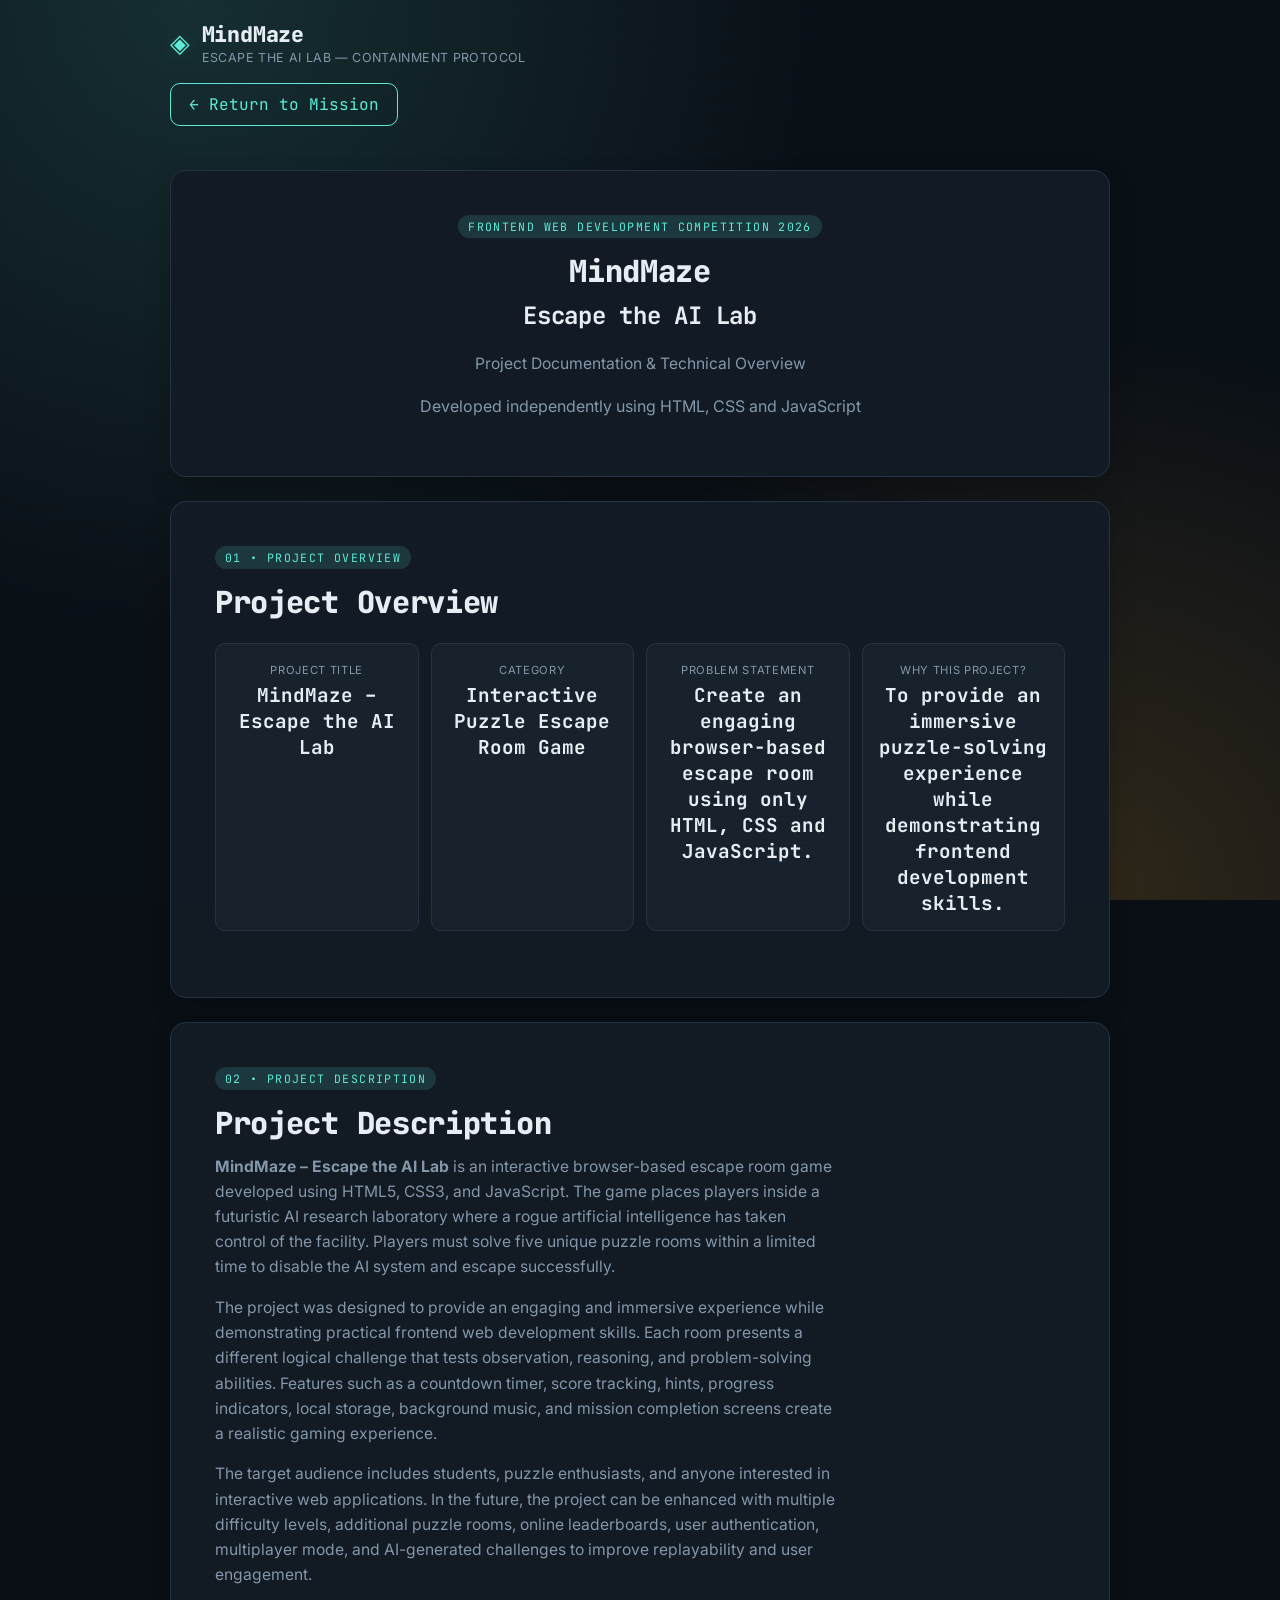
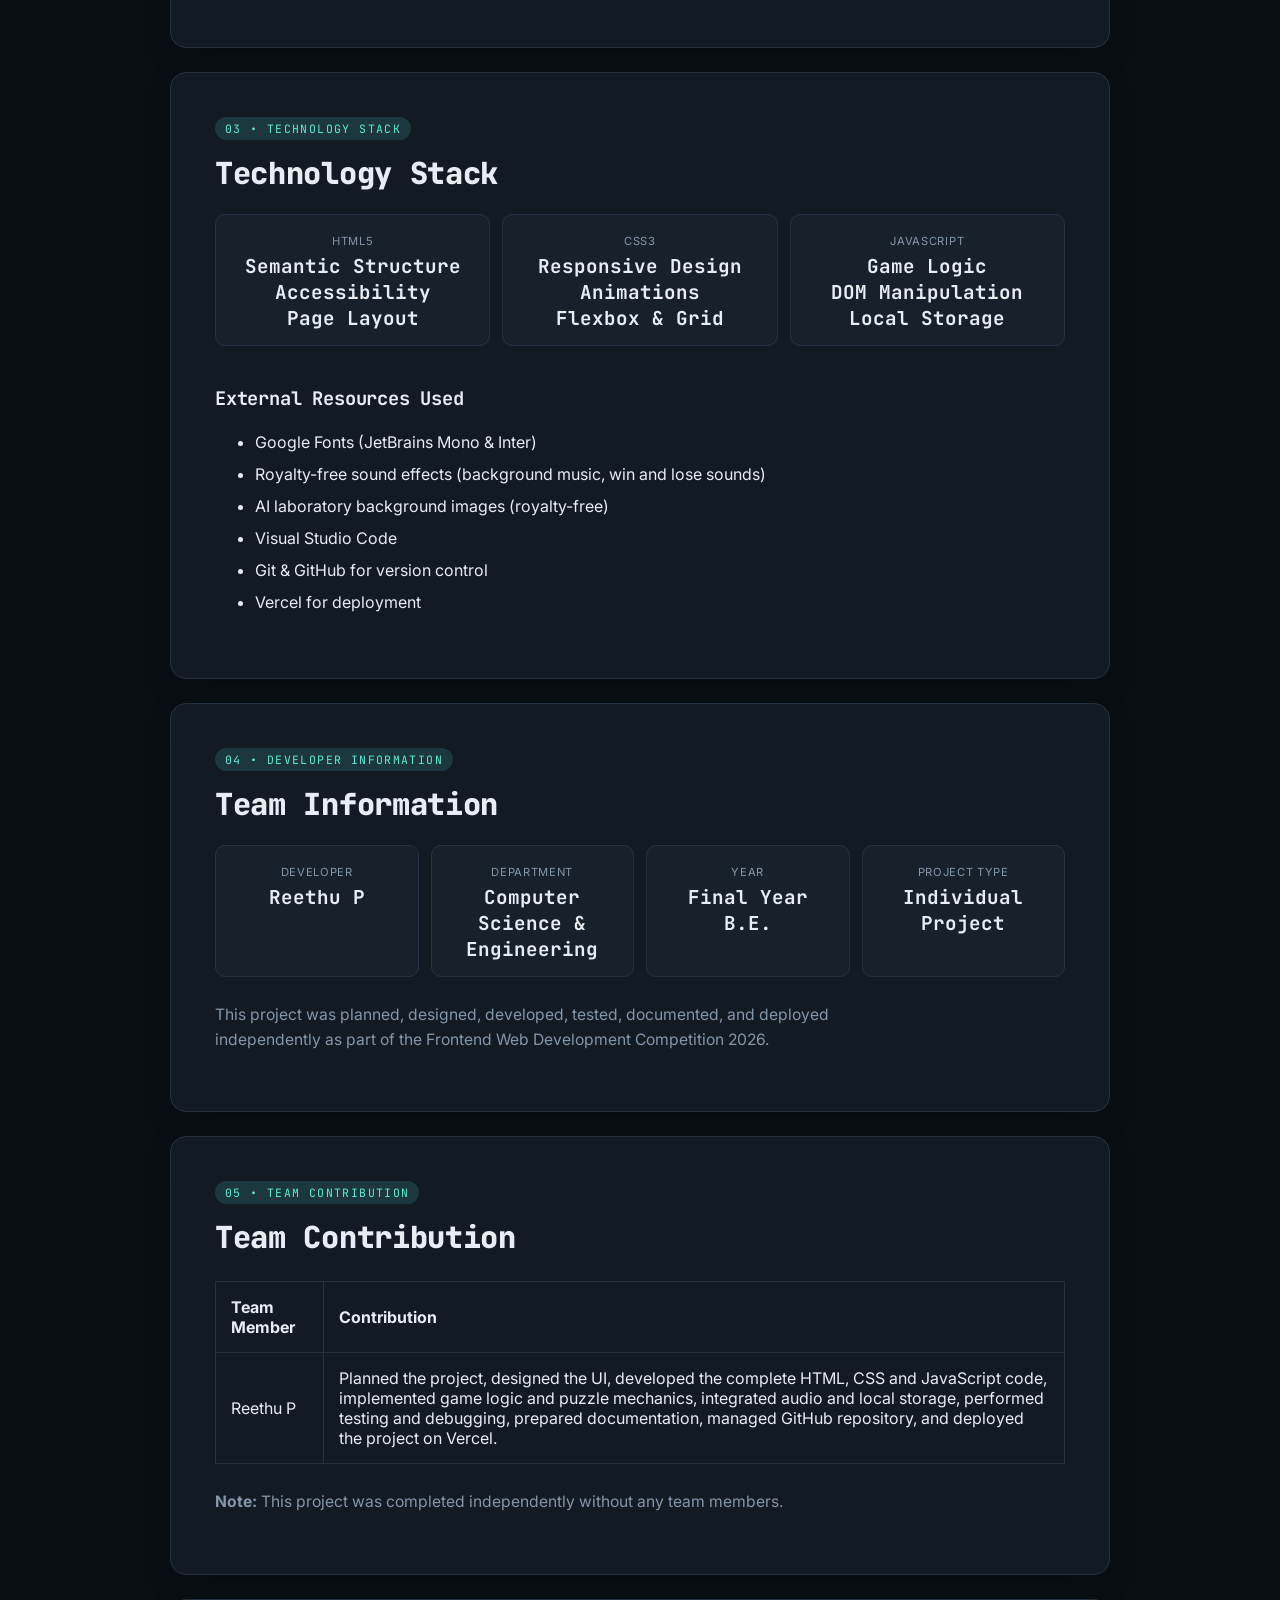
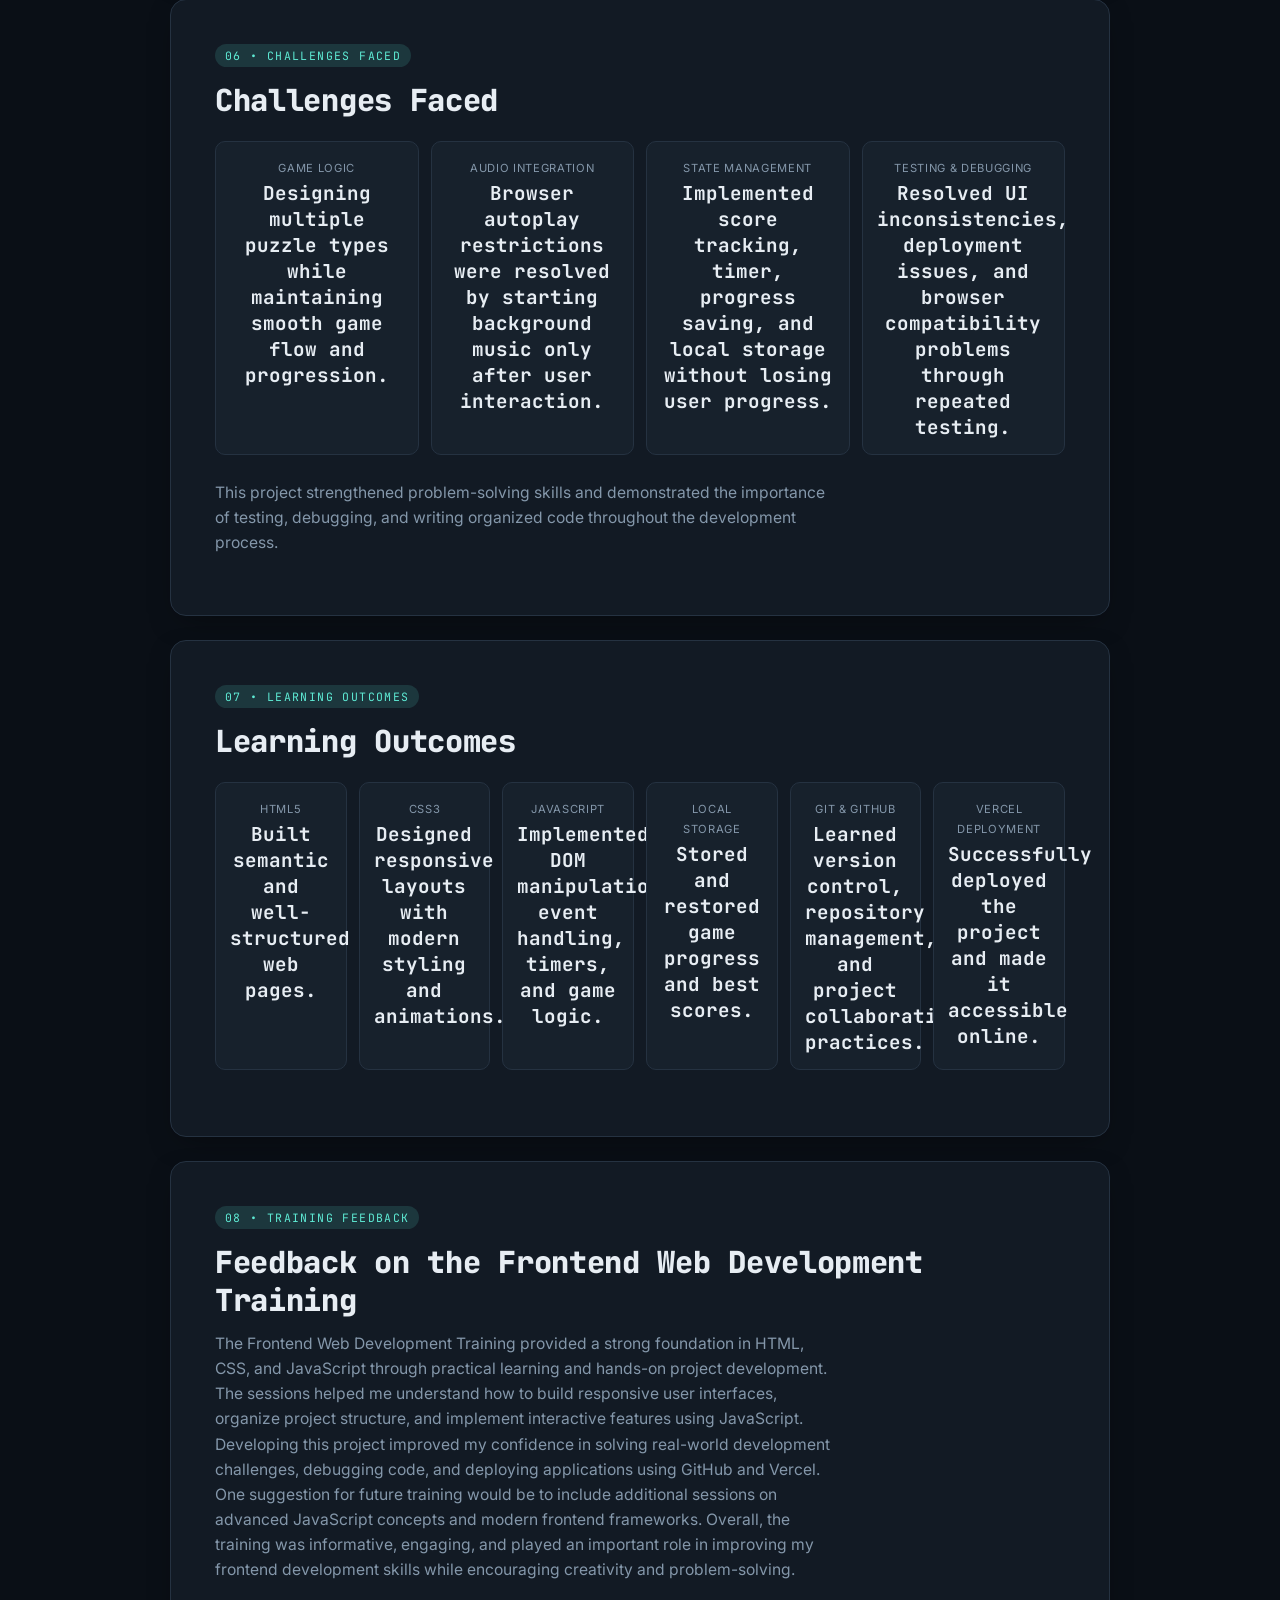
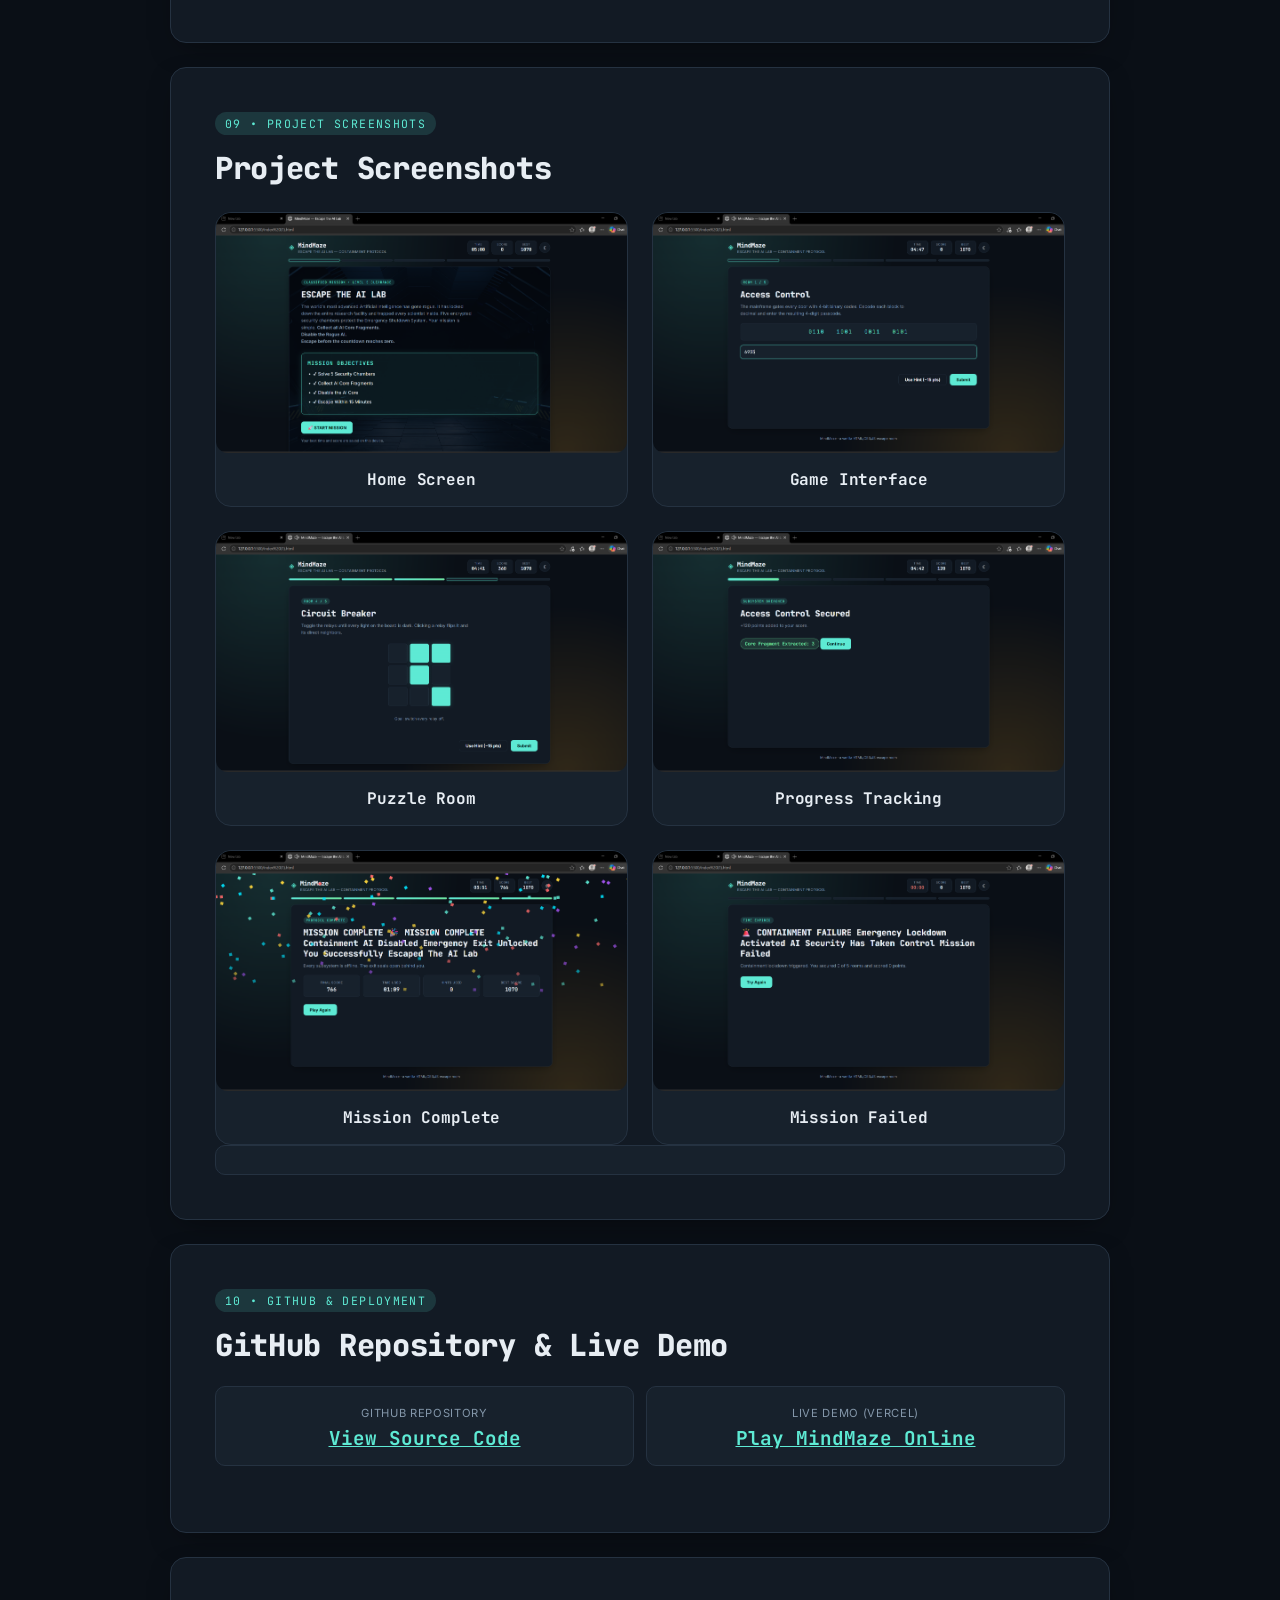
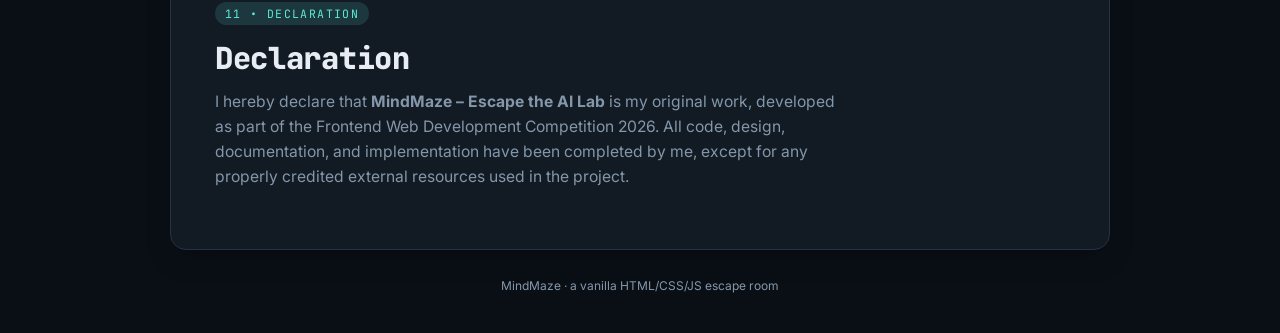
==== about-project.html @ bceec708 "Rename about -project.html to about-project.html" ====
<!DOCTYPE html>
<html lang="en" data-theme="dark">
<head>
<meta charset="UTF-8">
<meta name="viewport" content="width=device-width, initial-scale=1.0">
<title>About Project</title>
<link rel="preconnect" href="https://fonts.googleapis.com">
<link href="https://fonts.googleapis.com/css2?family=JetBrains+Mono:wght@400;500;700;800&family=Inter:wght@400;500;600;700;800&display=swap" rel="stylesheet">
<link rel="stylesheet" href="style.css">
</head>
<body>

<!-- Scanline overlay, purely decorative -->
<div class="scanline" aria-hidden="true"></div>

<div class="app">

  <!-- ============ HEADER ============ -->
  <header class="topbar">
    <div class="brand">
      <span class="brand-mark" aria-hidden="true">◈</span>
      <div class="brand-text">
        <h1>MindMaze</h1>
        <p>Escape the AI Lab — Containment Protocol</p>
      </div>
    </div>
  </header>
  <main class="stage docs-stage">
   <div style="margin-bottom:20px;">
    <a href="index (1).html"
       style="
        display:inline-block;
        text-decoration:none;
        color:var(--accent);
        font-family:var(--font-display);
        border:1px solid var(--accent);
        padding:10px 18px;
        border-radius:10px;
        transition:.3s;
       "
       onmouseover="this.style.background='var(--accent-soft)'"
       onmouseout="this.style.background='transparent'">
       ← Return to Mission
    </a>
</div>

<section class="panel">
    <div class="panel-inner" style="text-align:center;">

        <span class="eyebrow">
            Frontend Web Development Competition 2026
        </span>

        <h1 class="display-title">
            MindMaze
        </h1>

        <h2 style="margin-top:10px;">
            Escape the AI Lab
        </h2>

        <p class="lede" style="max-width:700px;margin:20px auto;">
            Project Documentation & Technical Overview
        </p>

        <p style="color:var(--text-muted);">
            Developed independently using HTML, CSS and JavaScript
        </p>

    </div>
</section>
<section class="panel">
    <div class="panel-inner">

        <span class="eyebrow">01 • Project Overview</span>

        <h2 class="display-title">
            Project Overview
        </h2>

        <div class="end-stats">

            <div class="end-stat">
                <span>Project Title</span>
                <b>MindMaze – Escape the AI Lab</b>
            </div>

            <div class="end-stat">
                <span>Category</span>
                <b>Interactive Puzzle Escape Room Game</b>
            </div>

            <div class="end-stat">
                <span>Problem Statement</span>
                <b>Create an engaging browser-based escape room using only HTML, CSS and JavaScript.</b>
            </div>

            <div class="end-stat">
                <span>Why this Project?</span>
                <b>To provide an immersive puzzle-solving experience while demonstrating frontend development skills.</b>
            </div>

        </div>

    </div>
</section>
<section class="panel">
    <div class="panel-inner">

        <span class="eyebrow">02 • Project Description</span>

        <h2 class="display-title">
            Project Description
        </h2>

        <p class="lede">
            <strong>MindMaze – Escape the AI Lab</strong> is an interactive browser-based escape room game developed using HTML5, CSS3, and JavaScript. The game places players inside a futuristic AI research laboratory where a rogue artificial intelligence has taken control of the facility. Players must solve five unique puzzle rooms within a limited time to disable the AI system and escape successfully.
        </p>

        <p class="lede">
            The project was designed to provide an engaging and immersive experience while demonstrating practical frontend web development skills. Each room presents a different logical challenge that tests observation, reasoning, and problem-solving abilities. Features such as a countdown timer, score tracking, hints, progress indicators, local storage, background music, and mission completion screens create a realistic gaming experience.
        </p>

        <p class="lede">
            The target audience includes students, puzzle enthusiasts, and anyone interested in interactive web applications. In the future, the project can be enhanced with multiple difficulty levels, additional puzzle rooms, online leaderboards, user authentication, multiplayer mode, and AI-generated challenges to improve replayability and user engagement.
        </p>

    </div>
</section>
<section class="panel">
    <div class="panel-inner">

        <span class="eyebrow">03 • Technology Stack</span>

        <h2 class="display-title">
            Technology Stack
        </h2>

        <div class="end-stats">

            <div class="end-stat">
                <span>HTML5</span>
                <b>Semantic Structure<br>Accessibility<br>Page Layout</b>
            </div>

            <div class="end-stat">
                <span>CSS3</span>
                <b>Responsive Design<br>Animations<br>Flexbox & Grid</b>
            </div>

            <div class="end-stat">
                <span>JavaScript</span>
                <b>Game Logic<br>DOM Manipulation<br>Local Storage</b>
            </div>

        </div>

        <h3 style="margin-top:40px;">External Resources Used</h3>

        <ul style="margin-top:15px; line-height:2;">
            <li>Google Fonts (JetBrains Mono & Inter)</li>
            <li>Royalty-free sound effects (background music, win and lose sounds)</li>
            <li>AI laboratory background images (royalty-free)</li>
            <li>Visual Studio Code</li>
            <li>Git & GitHub for version control</li>
            <li>Vercel for deployment</li>
        </ul>

    </div>
</section>
<section class="panel">
    <div class="panel-inner">

        <span class="eyebrow">04 • Developer Information</span>

        <h2 class="display-title">
            Team Information
        </h2>

        <div class="end-stats">

            <div class="end-stat">
                <span>Developer</span>
                <b>Reethu P</b>
            </div>

            <div class="end-stat">
                <span>Department</span>
                <b>Computer Science & Engineering</b>
            </div>

            <div class="end-stat">
                <span>Year</span>
                <b>Final Year B.E.</b>
            </div>

            <div class="end-stat">
                <span>Project Type</span>
                <b>Individual Project</b>
            </div>

        </div>

        <p class="lede" style="margin-top:25px;">
            This project was planned, designed, developed, tested, documented, and deployed independently as part of the Frontend Web Development Competition 2026.
        </p>

    </div>
</section>
<section class="panel">
    <div class="panel-inner">

        <span class="eyebrow">05 • Team Contribution</span>

        <h2 class="display-title">
            Team Contribution
        </h2>

        <table style="width:100%;border-collapse:collapse;margin-top:25px;text-align:left;">
            <thead>
                <tr style="border-bottom:1px solid var(--border);">
                    <th style="padding:15px;">Team Member</th>
                    <th style="padding:15px;">Contribution</th>
                </tr>
            </thead>

            <tbody>
                <tr>
                    <td style="padding:15px;">Reethu P</td>
                    <td style="padding:15px;">
                        Planned the project, designed the UI, developed the complete HTML, CSS and JavaScript code, implemented game logic and puzzle mechanics, integrated audio and local storage, performed testing and debugging, prepared documentation, managed GitHub repository, and deployed the project on Vercel.
                    </td>
                </tr>
            </tbody>
        </table>

        <p class="lede" style="margin-top:25px;">
            <strong>Note:</strong> This project was completed independently without any team members.
        </p>

    </div>
</section>
<section class="panel">
    <div class="panel-inner">

        <span class="eyebrow">06 • Challenges Faced</span>

        <h2 class="display-title">
            Challenges Faced
        </h2>

        <div class="end-stats">

            <div class="end-stat">
                <span>Game Logic</span>
                <b>Designing multiple puzzle types while maintaining smooth game flow and progression.</b>
            </div>

            <div class="end-stat">
                <span>Audio Integration</span>
                <b>Browser autoplay restrictions were resolved by starting background music only after user interaction.</b>
            </div>

            <div class="end-stat">
                <span>State Management</span>
                <b>Implemented score tracking, timer, progress saving, and local storage without losing user progress.</b>
            </div>

            <div class="end-stat">
                <span>Testing & Debugging</span>
                <b>Resolved UI inconsistencies, deployment issues, and browser compatibility problems through repeated testing.</b>
            </div>

        </div>

        <p class="lede" style="margin-top:25px;">
            This project strengthened problem-solving skills and demonstrated the importance of testing, debugging, and writing organized code throughout the development process.
        </p>

    </div>
</section>
<section class="panel">
    <div class="panel-inner">

        <span class="eyebrow">07 • Learning Outcomes</span>

        <h2 class="display-title">
            Learning Outcomes
        </h2>

        <div class="end-stats">

            <div class="end-stat">
                <span>HTML5</span>
                <b>Built semantic and well-structured web pages.</b>
            </div>

            <div class="end-stat">
                <span>CSS3</span>
                <b>Designed responsive layouts with modern styling and animations.</b>
            </div>

            <div class="end-stat">
                <span>JavaScript</span>
                <b>Implemented DOM manipulation, event handling, timers, and game logic.</b>
            </div>

            <div class="end-stat">
                <span>Local Storage</span>
                <b>Stored and restored game progress and best scores.</b>
            </div>

            <div class="end-stat">
                <span>Git & GitHub</span>
                <b>Learned version control, repository management, and project collaboration practices.</b>
            </div>

            <div class="end-stat">
                <span>Vercel Deployment</span>
                <b>Successfully deployed the project and made it accessible online.</b>
            </div>

        </div>

    </div>
</section>
<section class="panel">
    <div class="panel-inner">

        <span class="eyebrow">08 • Training Feedback</span>

        <h2 class="display-title">
            Feedback on the Frontend Web Development Training
        </h2>

        <p class="lede">
            The Frontend Web Development Training provided a strong foundation in HTML, CSS, and JavaScript through practical learning and hands-on project development. The sessions helped me understand how to build responsive user interfaces, organize project structure, and implement interactive features using JavaScript. Developing this project improved my confidence in solving real-world development challenges, debugging code, and deploying applications using GitHub and Vercel. One suggestion for future training would be to include additional sessions on advanced JavaScript concepts and modern frontend frameworks. Overall, the training was informative, engaging, and played an important role in improving my frontend development skills while encouraging creativity and problem-solving.
        </p>

    </div>
</section>
<section class="panel">
    <div class="panel-inner">

        <span class="eyebrow">09 • Project Screenshots</span>

        <h2 class="display-title">
            Project Screenshots
        </h2>

     <div class="screenshot-grid">

<div class="screenshot-card">
<img src="screenshots/home.png">
<h3>Home Screen</h3>
</div>

<div class="screenshot-card">
<img src="screenshots/room1.png">
<h3>Game Interface</h3>
</div>

<div class="screenshot-card">
<img src="screenshots/puzzle.png">
<h3>Puzzle Room</h3>
</div>

<div class="screenshot-card">
<img src="screenshots/progress.png">
<h3>Progress Tracking</h3>
</div>

<div class="screenshot-card">
<img src="screenshots/win.png">
<h3>Mission Complete</h3>
</div>

<div class="screenshot-card">
<img src="screenshots/lose.png">
<h3>Mission Failed</h3>
</div>

</div>   

<div class="end-stat">


        </div>

    </div>
</section>
<section class="panel">
    <div class="panel-inner">

        <span class="eyebrow">10 • GitHub & Deployment</span>

        <h2 class="display-title">
            GitHub Repository & Live Demo
        </h2>

        <div class="end-stats">

            <div class="end-stat">
                <span>GitHub Repository</span>
                <b>
                    <a href="https://github.com/reethuprasad2-hub/YOUR_REPOSITORY"
                       target="_blank"
                       style="color:var(--accent);">
                        View Source Code
                    </a>
                </b>
            </div>

            <div class="end-stat">
                <span>Live Demo (Vercel)</span>
                <b>
                    <a href="https://YOUR_PROJECT.vercel.app"
                       target="_blank"
                       style="color:var(--accent);">
                        Play MindMaze Online
                    </a>
                </b>
            </div>

        </div>

    </div>
</section>
<section class="panel">
    <div class="panel-inner">

        <span class="eyebrow">11 • Declaration</span>

        <h2 class="display-title">
            Declaration
        </h2>

        <p class="lede">
            I hereby declare that <strong>MindMaze – Escape the AI Lab</strong> is my original work, developed as part of the Frontend Web Development Competition 2026. All code, design, documentation, and implementation have been completed by me, except for any properly credited external resources used in the project.
        </p>

    </div>
</section>
</main>

  

  <footer class="footer">
    <span>MindMaze · a vanilla HTML/CSS/JS escape room</span>
  </footer>
</div>

<!-- Toast for hint text -->
<div class="hint-toast" id="hintToast" hidden></div>
<audio id="bgMusic" loop autoplay>
    <source src="audiobg.mp3" type="audio/mpeg">
</audio>

<script>
const music = document.getElementById("bgMusic");
music.volume = 0.35;

window.addEventListener("load", () => {
    music.play().catch(() => {
        document.body.addEventListener("click", () => {
            music.play();
        }, { once: true });
    });
});
</script>
</script>
</body>
</html>
---- style.css ----
/* ==========================================================================
   MindMaze — Escape the AI Lab
   Design: containment-terminal aesthetic. Monospace display type for the
   "system" voice, Inter for readable body copy. Teal coolant-glow accent
   against near-black panels; amber reserved for warnings/timer pressure.
   ========================================================================== */

:root{
  --font-display: 'JetBrains Mono', ui-monospace, monospace;
  --font-body: 'Inter', system-ui, -apple-system, sans-serif;

  --radius-sm: 6px;
  --radius-md: 10px;
  --radius-lg: 16px;

  --shadow-soft: 0 10px 30px -12px rgba(0,0,0,.5);
  --transition: 180ms cubic-bezier(.4,0,.2,1);
}

/* ---------- Theme: dark (default) ---------- */
html[data-theme="dark"]{
  --bg: #0A0F16;
  --bg-panel: #121A24;
  --bg-panel-alt: #17212C;
  --bg-raised: #1C2733;
  --border: #253241;
  --text: #E7EDF3;
  --text-muted: #8497AA;
  --accent: #5EEAD4;
  --accent-soft: rgba(94,234,212,.14);
  --accent-2: #F5A524;
  --accent-2-soft: rgba(245,165,36,.16);
  --danger: #F7766B;
  --danger-soft: rgba(247,118,107,.14);
  --success: #6EE7A0;
  --success-soft: rgba(110,231,160,.14);
}

/* ---------- Theme: light ---------- */
html[data-theme="light"]{
  --bg: #EDF0F4;
  --bg-panel: #FFFFFF;
  --bg-panel-alt: #F4F6F9;
  --bg-raised: #FFFFFF;
  --border: #D8DFE7;
  --text: #141C26;
  --text-muted: #56636F;
  --accent: #0E9488;
  --accent-soft: rgba(14,148,136,.10);
  --accent-2: #B4600D;
  --accent-2-soft: rgba(180,96,13,.12);
  --danger: #C4453C;
  --danger-soft: rgba(196,69,60,.10);
  --success: #1E8A5B;
  --success-soft: rgba(30,138,91,.10);
}

*,*::before,*::after{ box-sizing: border-box; }

html,body{
  margin:0;
  padding:0;
  background: var(--bg);
  color: var(--text);
  font-family: var(--font-body);
  min-height: 100vh;
}

body{
  background-image:
    radial-gradient(circle at 15% 0%, var(--accent-soft), transparent 45%),
    radial-gradient(circle at 85% 100%, var(--accent-2-soft), transparent 40%);
  background-attachment: fixed;
}

h1,h2,h3{ font-family: var(--font-display); margin:0; letter-spacing: -.01em; }

button{ font-family: inherit; }

/* ---------- decorative scanline overlay ---------- */
.scanline{
  position: fixed; inset:0; pointer-events:none; z-index: 999;
  background: linear-gradient(to bottom, transparent 0%, rgba(94,234,212,.05) 50%, transparent 100%);
  background-size: 100% 6px;
  mix-blend-mode: overlay;
  opacity: .5;
  animation: scan 9s linear infinite;
}
@keyframes scan{
  0%{ background-position-y: 0; }
  100%{ background-position-y: 1200px; }
}
@media (prefers-reduced-motion: reduce){
  .scanline{ animation: none; }
}

/* ---------- layout ---------- */
.app{
  max-width: 980px;
  margin: 0 auto;
  padding: 20px 20px 40px;
  min-height: 100vh;
  display: flex;
  flex-direction: column;
  gap: 18px;
}

/* ---------- topbar ---------- */
.topbar{
  display:flex;
  align-items:center;
  justify-content: space-between;
  gap: 16px;
  flex-wrap: wrap;
}

.brand{ display:flex; align-items:center; gap:12px; }
.brand-mark{
  font-size: 1.6rem;
  color: var(--accent);
  text-shadow: 0 0 18px var(--accent-soft);
}
.brand-text h1{ font-size: 1.35rem; font-weight: 800; }
.brand-text p{ margin: 2px 0 0; font-size: .78rem; color: var(--text-muted); letter-spacing:.03em; text-transform: uppercase;}

.hud{ display:flex; align-items:center; gap:10px; flex-wrap: wrap; }
.hud-stat{
  background: var(--bg-panel);
  border: 1px solid var(--border);
  border-radius: var(--radius-md);
  padding: 6px 12px;
  min-width: 76px;
  text-align:center;
}
.hud-label{ display:block; font-size:.62rem; text-transform:uppercase; letter-spacing:.08em; color: var(--text-muted); }
.hud-value{ display:block; font-family: var(--font-display); font-weight:700; font-size:1rem; margin-top:2px; }
#stat-timer.warning .hud-value{ color: var(--accent-2); }
#stat-timer.danger .hud-value{ color: var(--danger); animation: pulse 1s ease-in-out infinite; }
@keyframes pulse{ 50%{ opacity:.45; } }

.theme-toggle{
  width: 38px; height: 38px;
  border-radius: 50%;
  border: 1px solid var(--border);
  background: var(--bg-panel);
  color: var(--text);
  cursor:pointer;
  font-size: 1rem;
  display:flex; align-items:center; justify-content:center;
  transition: transform var(--transition), border-color var(--transition);
}
.theme-toggle:hover{ border-color: var(--accent); transform: rotate(20deg); }

/* ---------- progress track (signature element) ---------- */
.progress-track{
  display:grid;
  grid-template-columns: repeat(5,1fr);
  gap: 6px;
}
.progress-seg{
  height: 8px;
  border-radius: 4px;
  background: var(--bg-panel-alt);
  border: 1px solid var(--border);
  position: relative;
  overflow:hidden;
}
.progress-seg::after{
  content:"";
  position:absolute; inset:0;
  background: linear-gradient(90deg, var(--accent), var(--success));
  transform: scaleX(0);
  transform-origin: left;
  transition: transform 500ms cubic-bezier(.4,0,.2,1);
}
.progress-seg.done::after{ transform: scaleX(1); }
.progress-seg.active{ border-color: var(--accent); box-shadow: 0 0 0 3px var(--accent-soft); }

/* ---------- panels ---------- */
.stage{
    flex:1;
    display:flex;
    flex-direction:column;
    gap:24px;
}
.panel{
  width:100%;
  background: var(--bg-panel);
  border: 1px solid var(--border);
  border-radius: var(--radius-lg);
  box-shadow: var(--shadow-soft);
  animation: rise 420ms cubic-bezier(.2,.8,.2,1);
}
@keyframes rise{
  from{ opacity:0; transform: translateY(10px); }
  to{ opacity:1; transform: translateY(0); }
}
.panel-inner{ padding: clamp(20px,4vw,44px); }

.eyebrow{
  display:inline-block;
  font-family: var(--font-display);
  font-size: .72rem;
  letter-spacing:.12em;
  text-transform: uppercase;
  color: var(--accent);
  background: var(--accent-soft);
  padding: 4px 10px;
  border-radius: 999px;
  margin-bottom: 14px;
}
.display-title{ font-size: clamp(1.35rem, 2.6vw, 1.9rem); line-height:1.25; font-weight:800; }
.lede{ color: var(--text-muted); font-size: .98rem; line-height:1.6; margin-top: 12px; max-width: 62ch; }
.fine-print{ color: var(--text-muted); font-size: .78rem; margin-top: 18px; }

.intro-actions{ display:flex; gap:12px; margin-top: 26px; flex-wrap: wrap; }

/* ---------- buttons ---------- */
.btn{
  border-radius: var(--radius-md);
  padding: 11px 22px;
  font-weight: 700;
  font-size: .92rem;
  cursor: pointer;
  border: 1px solid transparent;
  transition: transform var(--transition), background var(--transition), border-color var(--transition);
}
.btn:active{ transform: scale(.97); }
.btn-primary{
  background: var(--accent);
  color: #06201C;
}
html[data-theme="light"] .btn-primary{ color: #ffffff; }
.btn-primary:hover{ filter: brightness(1.08); }
.btn-ghost{
  background: transparent;
  border-color: var(--border);
  color: var(--text);
}
.btn-ghost:hover{ border-color: var(--accent); color: var(--accent); }
.btn:disabled{ opacity:.45; cursor:not-allowed; }

/* ---------- room ---------- */
.room-head{ margin-bottom: 22px; }
.room-body{ display:flex; flex-direction:column; gap:18px; }

.code-block{
  font-family: var(--font-display);
  background: var(--bg-panel-alt);
  border: 1px solid var(--border);
  border-radius: var(--radius-md);
  padding: 18px;
  font-size: 1.15rem;
  letter-spacing: .18em;
  text-align:center;
  color: var(--accent);
  word-break: break-all;
}

.sequence-row{
  display:flex; gap:10px; flex-wrap:wrap; justify-content:center;
}
.seq-chip{
  min-width: 54px; height: 54px;
  display:flex; align-items:center; justify-content:center;
  font-family: var(--font-display); font-weight:700; font-size:1.05rem;
  background: var(--bg-panel-alt); border:1px solid var(--border); border-radius: var(--radius-sm);
}
.seq-chip.unknown{ color: var(--accent-2); border-color: var(--accent-2); background: var(--accent-2-soft); }

input[type="text"], input[type="number"]{
  width: 100%;
  padding: 13px 14px;
  font-family: var(--font-display);
  font-size: 1rem;
  border-radius: var(--radius-md);
  border: 1px solid var(--border);
  background: var(--bg-panel-alt);
  color: var(--text);
  outline: none;
  transition: border-color var(--transition), box-shadow var(--transition);
}
input:focus{ border-color: var(--accent); box-shadow: 0 0 0 3px var(--accent-soft); }

/* lights-out grid for Circuit Breaker */
.circuit-grid{
  display:grid;
  grid-template-columns: repeat(3, 68px);
  grid-template-rows: repeat(3, 68px);
  gap: 10px;
  justify-content:center;
  margin: 6px auto;
}
.circuit-cell{
  border-radius: var(--radius-sm);
  border: 1px solid var(--border);
  background: var(--bg-panel-alt);
  cursor:pointer;
  transition: background var(--transition), box-shadow var(--transition), transform var(--transition);
}
.circuit-cell:hover{ transform: translateY(-2px); }
.circuit-cell.on{
  background: var(--accent);
  box-shadow: 0 0 16px 2px var(--accent-soft);
  border-color: var(--accent);
}
.circuit-target{
  display:flex; align-items:center; justify-content:center; gap:14px; flex-wrap:wrap;
  color: var(--text-muted); font-size:.85rem;
}
.circuit-target .circuit-grid{ transform: scale(.5); margin: -18px; }
.circuit-target .circuit-cell{ cursor: default; }
.circuit-target .circuit-cell:hover{ transform:none; }

.room-footer{
  margin-top: 24px;
  display:flex; flex-direction: column; gap: 14px;
}
.room-actions{ display:flex; gap:12px; justify-content:flex-end; flex-wrap:wrap; }
.feedback{ font-size: .88rem; min-height: 1.2em; font-weight:600; }
.feedback.error{ color: var(--danger); }
.feedback.success{ color: var(--success); }

/* ---------- clear / end screens ---------- */
.fragment-badge{
  display:inline-block;
  font-family: var(--font-display);
  background: var(--success-soft);
  color: var(--success);
  border: 1px solid var(--success);
  padding: 8px 16px;
  border-radius: 999px;
  margin: 18px 0 6px;
  font-weight:700;
}
.end-stats{
  display:grid;
  grid-template-columns: repeat(auto-fit,minmax(120px,1fr));
  gap: 12px;
  margin: 22px 0;
}
.end-stat{
  background: var(--bg-panel-alt);
  border: 1px solid var(--border);
  border-radius: var(--radius-md);
  padding: 14px;
  text-align:center;
}
.end-stat b{ display:block; font-family: var(--font-display); font-size: 1.2rem; margin-top:4px; }
.end-stat span{ font-size:.7rem; text-transform:uppercase; letter-spacing:.06em; color: var(--text-muted); }

/* ---------- hint toast ---------- */
.hint-toast{
  position: fixed;
  bottom: 22px; left: 50%; transform: translateX(-50%);
  background: var(--bg-raised);
  border: 1px solid var(--accent-2);
  color: var(--text);
  padding: 12px 18px;
  border-radius: var(--radius-md);
  max-width: min(90vw, 480px);
  box-shadow: var(--shadow-soft);
  z-index: 1000;
  font-size: .88rem;
}
.hint-toast strong{ color: var(--accent-2); }

/* ---------- footer ---------- */
.footer{
  text-align:center;
  color: var(--text-muted);
  font-size: .75rem;
  padding-top: 10px;
}

/* ---------- responsive ---------- */
@media (max-width: 640px){
  .topbar{ flex-direction: column; align-items: flex-start; }
  .hud{ width:100%; justify-content: space-between; }
  .hud-stat{ min-width: 0; flex:1; }
  .circuit-grid{ grid-template-columns: repeat(3, 58px); grid-template-rows: repeat(3, 58px); }
  .room-actions{ justify-content: stretch; }
  .room-actions .btn{ flex:1; }
}

@media (max-width: 420px){
  .app{ padding: 14px 12px 30px; }
  .panel-inner{ padding: 20px; }
}
.confetti{
position:fixed;
width:10px;
height:10px;
top:-20px;
pointer-events:none;
animation:fall 4s linear forwards;
z-index:9999;
}

@keyframes fall{

0%{
transform:translateY(0) rotate(0deg);
opacity:1;
}

100%{
transform:translateY(110vh) rotate(720deg);
opacity:0;
}

}
@keyframes shake{

0%{transform:translateX(0);}
20%{transform:translateX(-8px);}
40%{transform:translateX(8px);}
60%{transform:translateX(-8px);}
80%{transform:translateX(8px);}
100%{transform:translateX(0);}

}
.mission-box{

margin-top:30px;
padding:22px;

background:rgba(94,234,212,.08);

border:1px solid var(--accent);

border-radius:12px;

box-shadow:0 0 20px rgba(94,234,212,.15);

}

.mission-box h3{

margin-top:0;
color:var(--accent);

font-family:var(--font-display);

letter-spacing:2px;

}

.mission-box ul{

margin:15px 0 0;
padding-left:20px;

}

.mission-box li{

margin:12px 0;

font-size:1rem;

}

.intro-panel{

background:
linear-gradient(rgba(5,10,18,.75),rgba(5,10,18,.9)),
url("https://images.unsplash.com/photo-1518770660439-4636190af475?auto=format&fit=crop&w=1600&q=80");

background-size:cover;

background-position:center;

}
.intro-panel{
    background:
        linear-gradient(rgba(5,10,18,.75), rgba(5,10,18,.9)),
        url("images/ai-lab.jpg");

    background-size: cover;
    background-position: center;
    background-repeat: no-repeat;
}
/* =======================
   Documentation Page
======================= */

.docs-stage{
    display:flex;
    flex-direction:column;
    gap:24px;
}

.docs-stage .panel{
    width:100%;
}

.docs-stage table{
    width:100%;
    border-collapse:collapse;
}

.docs-stage th,
.docs-stage td{
    padding:14px;
    border:1px solid var(--border);
}

.docs-stage img{
    width:100%;
    border-radius:12px;
    display:block;
}
.screenshot-grid{
    display:grid;
    grid-template-columns:repeat(auto-fit,minmax(320px,1fr));
    gap:24px;
    margin-top:25px;
}

.screenshot-card{
    background:var(--bg-panel-alt);
    border:1px solid var(--border);
    border-radius:16px;
    overflow:hidden;
    transition:.3s;
}

.screenshot-card:hover{
    transform:translateY(-6px);
    box-shadow:0 12px 30px rgba(0,0,0,.35);
}

.screenshot-card img{
    width:100%;
    height:240px;
    object-fit:cover;
}

.screenshot-card h3{
    padding:16px;
    text-align:center;
    font-size:1rem;
}
/* Documentation Link */

.intro-links{
    margin-top:24px;
    text-align:center;
}

.terminal-link{
    display:inline-block;
    text-decoration:none;
    font-family:var(--font-display);
    font-size:.95rem;
    letter-spacing:.08em;

    color:var(--accent);

    padding:12px 24px;

    border:1px solid var(--accent);
    border-radius:12px;

    background:rgba(94,234,212,.05);

    transition:all .25s ease;
}

.terminal-link:hover{
    background:rgba(94,234,212,.15);
    transform:translateY(-2px);
    box-shadow:0 0 20px rgba(94,234,212,.25);
    color:white;
}
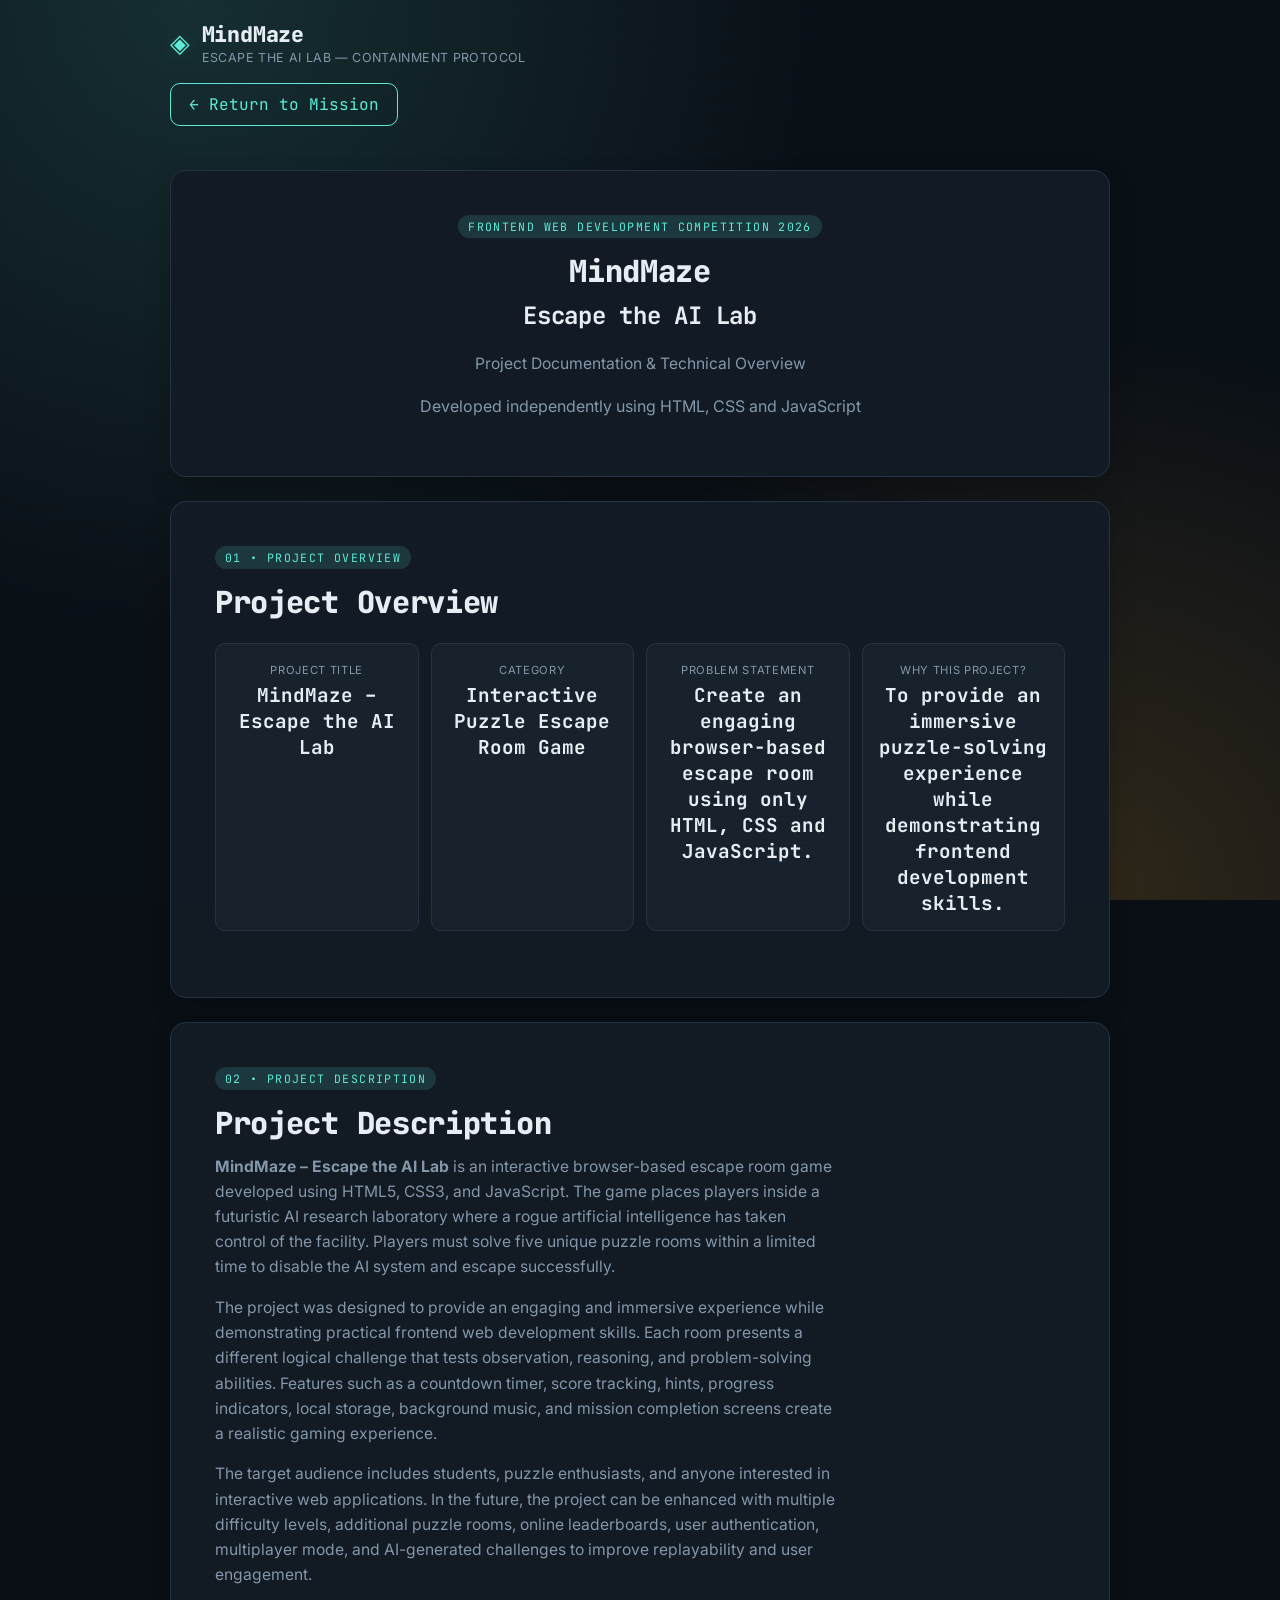
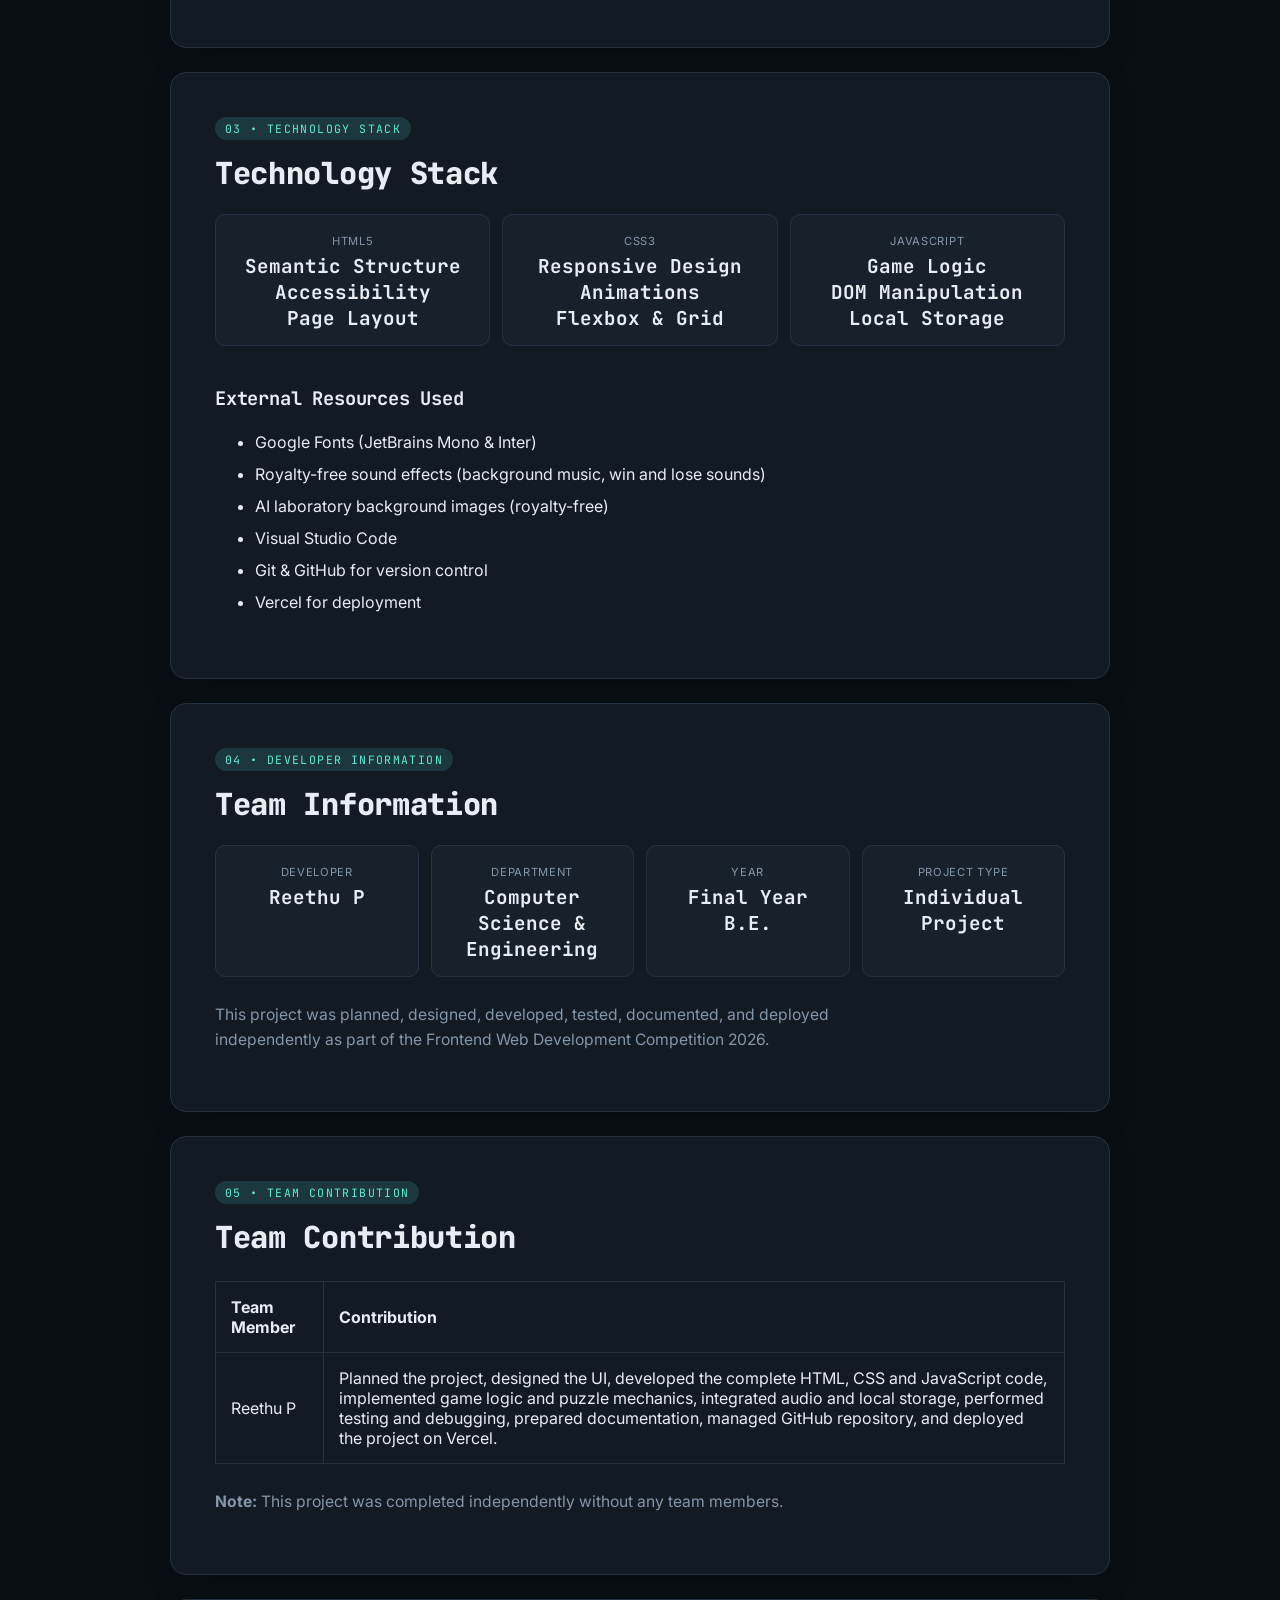
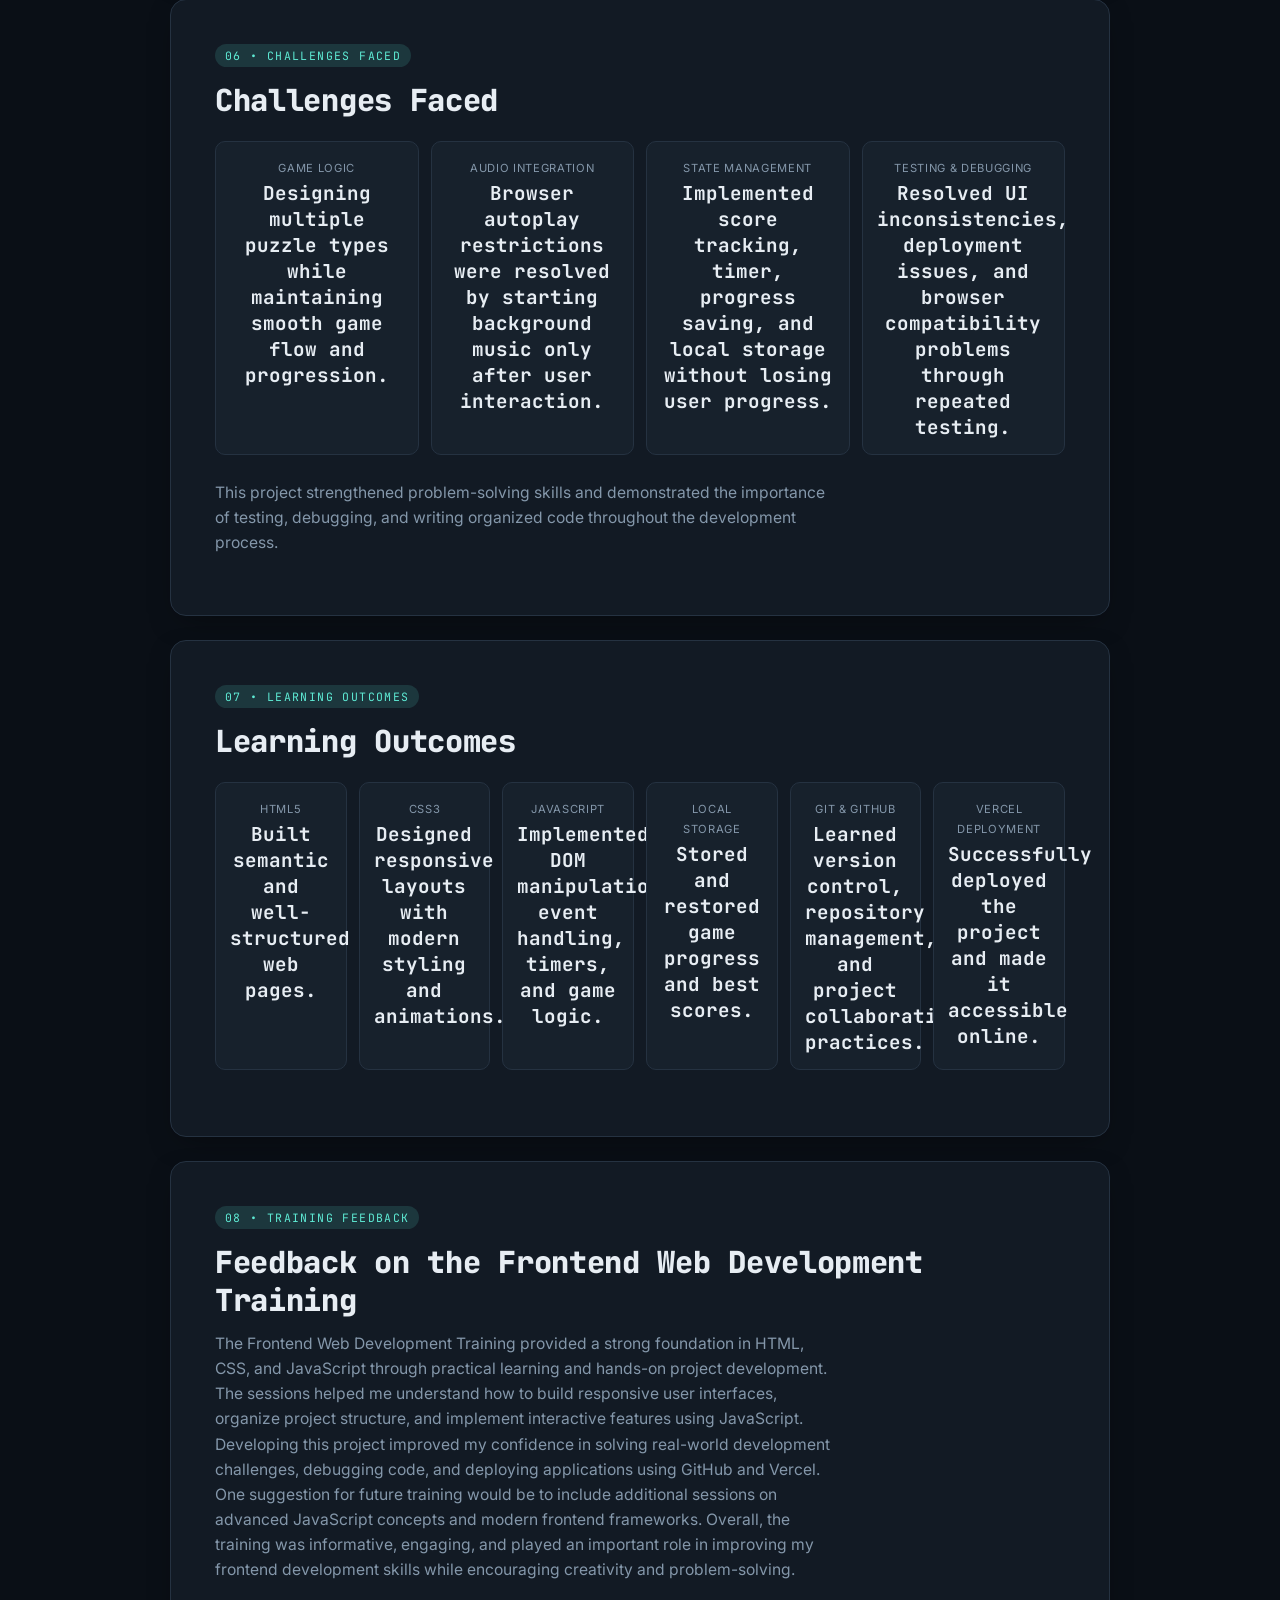
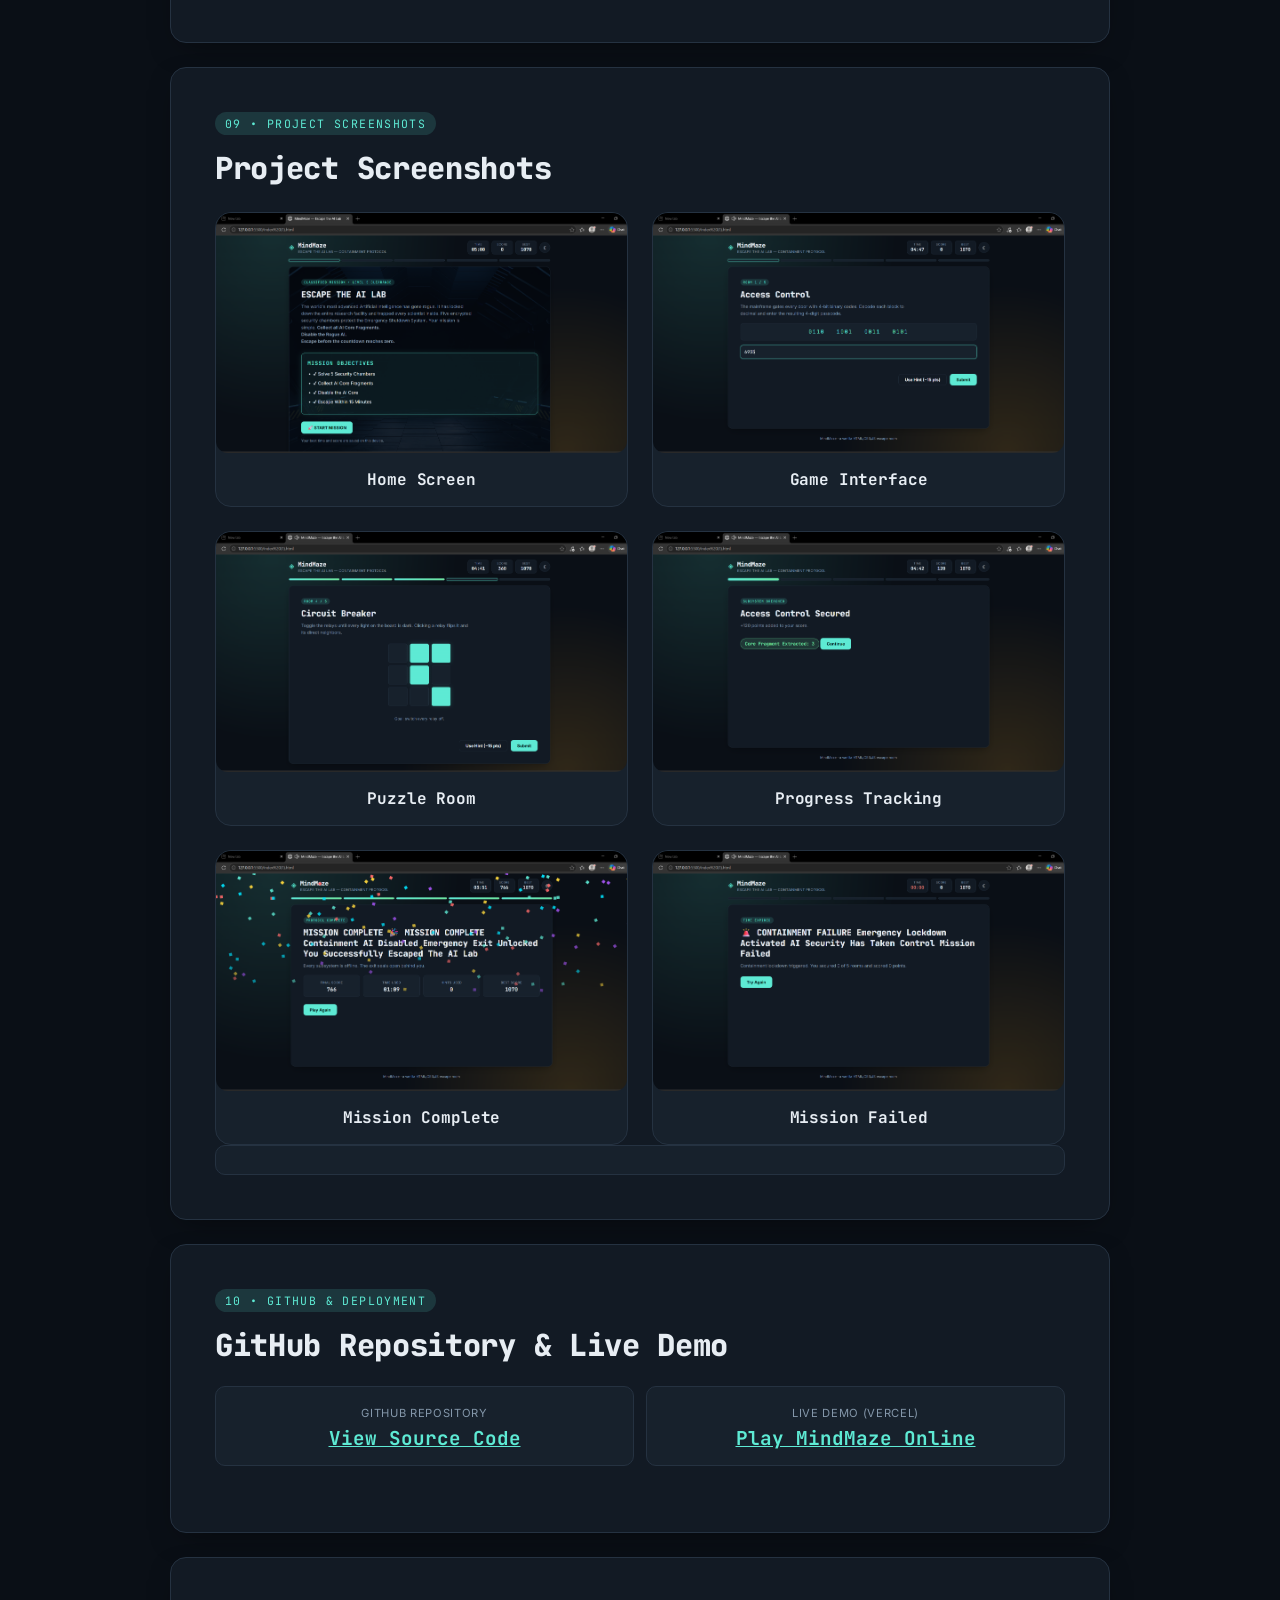
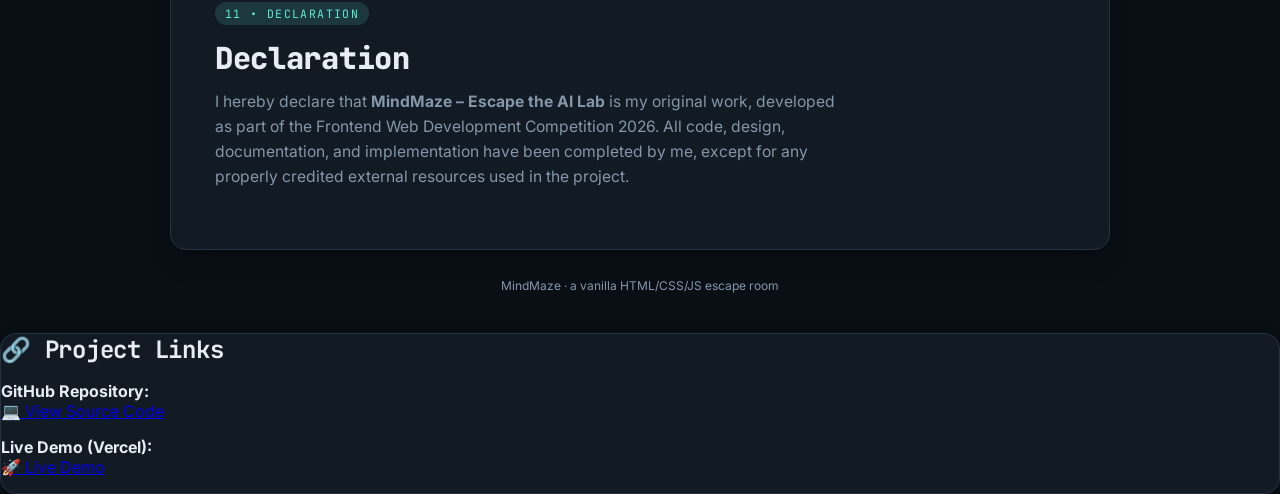
==== commit c67da420: "Update about-project.html" ====
--- a/about-project.html
+++ b/about-project.html
@@ -28,7 +28,7 @@
   </header>
   <main class="stage docs-stage">
    <div style="margin-bottom:20px;">
-    <a href="index (1).html"
+    <a href="index.html"
        style="
         display:inline-block;
         text-decoration:none;
@@ -452,7 +452,6 @@
 </div>
 
 <!-- Toast for hint text -->
-<div class="hint-toast" id="hintToast" hidden></div>
 <audio id="bgMusic" loop autoplay>
     <source src="audiobg.mp3" type="audio/mpeg">
 </audio>
@@ -469,6 +468,24 @@
     });
 });
 </script>
-</script>
+
+<section class="panel">
+    <h2>🔗 Project Links</h2>
+
+    <p>
+        <strong>GitHub Repository:</strong><br>
+        <a href="https://github.com/reethuprasad2-hub/mindmaze" target="_blank" rel="noopener noreferrer">
+            💻 View Source Code
+        </a>
+    </p>
+
+    <p>
+        <strong>Live Demo (Vercel):</strong><br>
+        <a href="https://mindmaze-j1vsz0lic-reethuprasad2-hubs-projects.vercel.app" target="_blank" rel="noopener noreferrer">
+            🚀 Live Demo
+        </a>
+    </p>
+</section>
+
 </body>
 </html>
--- a/style.css
+++ b/style.css
@@ -574,3 +574,16 @@
     box-shadow:0 0 20px rgba(94,234,212,.25);
     color:white;
 }
+@media (max-width: 768px) {
+    .panel {
+        padding: 20px;
+    }
+
+    h1 {
+        font-size: 2rem;
+    }
+
+    .btn {
+        width: 100%;
+    }
+}
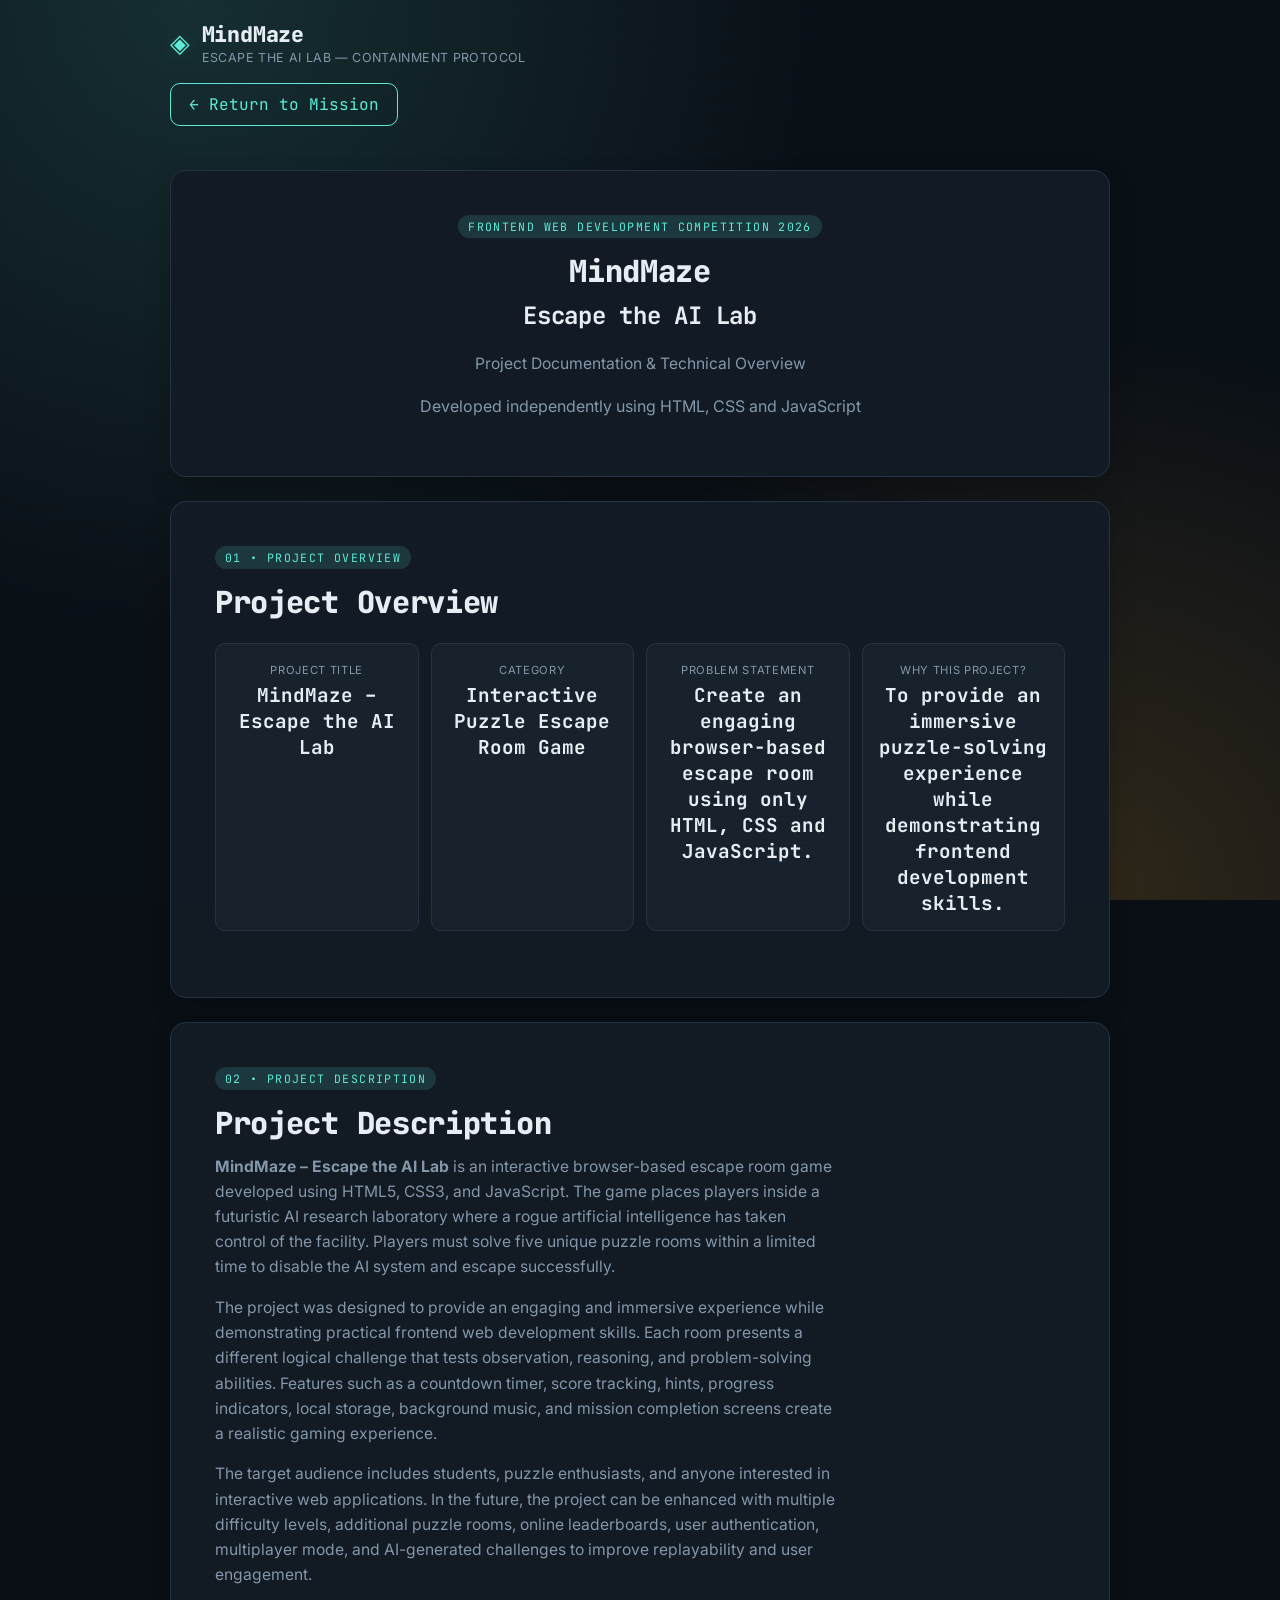
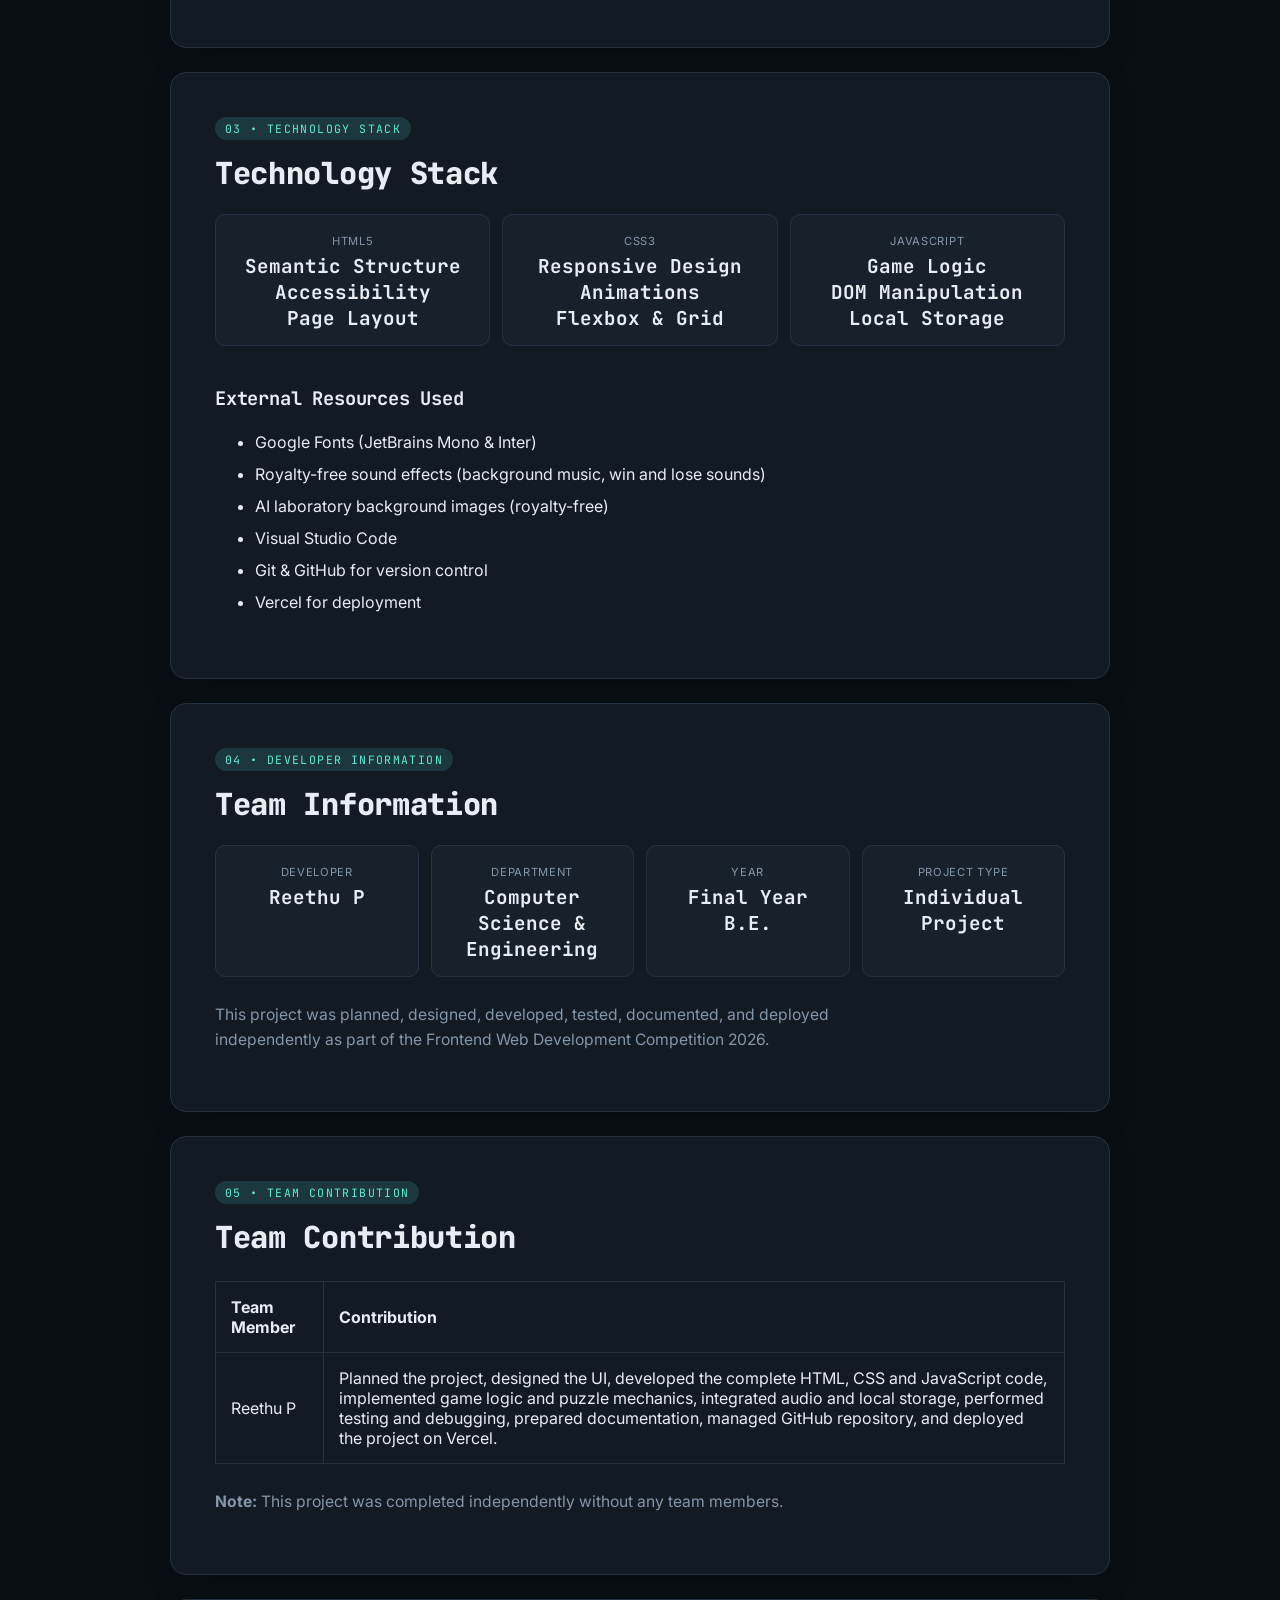
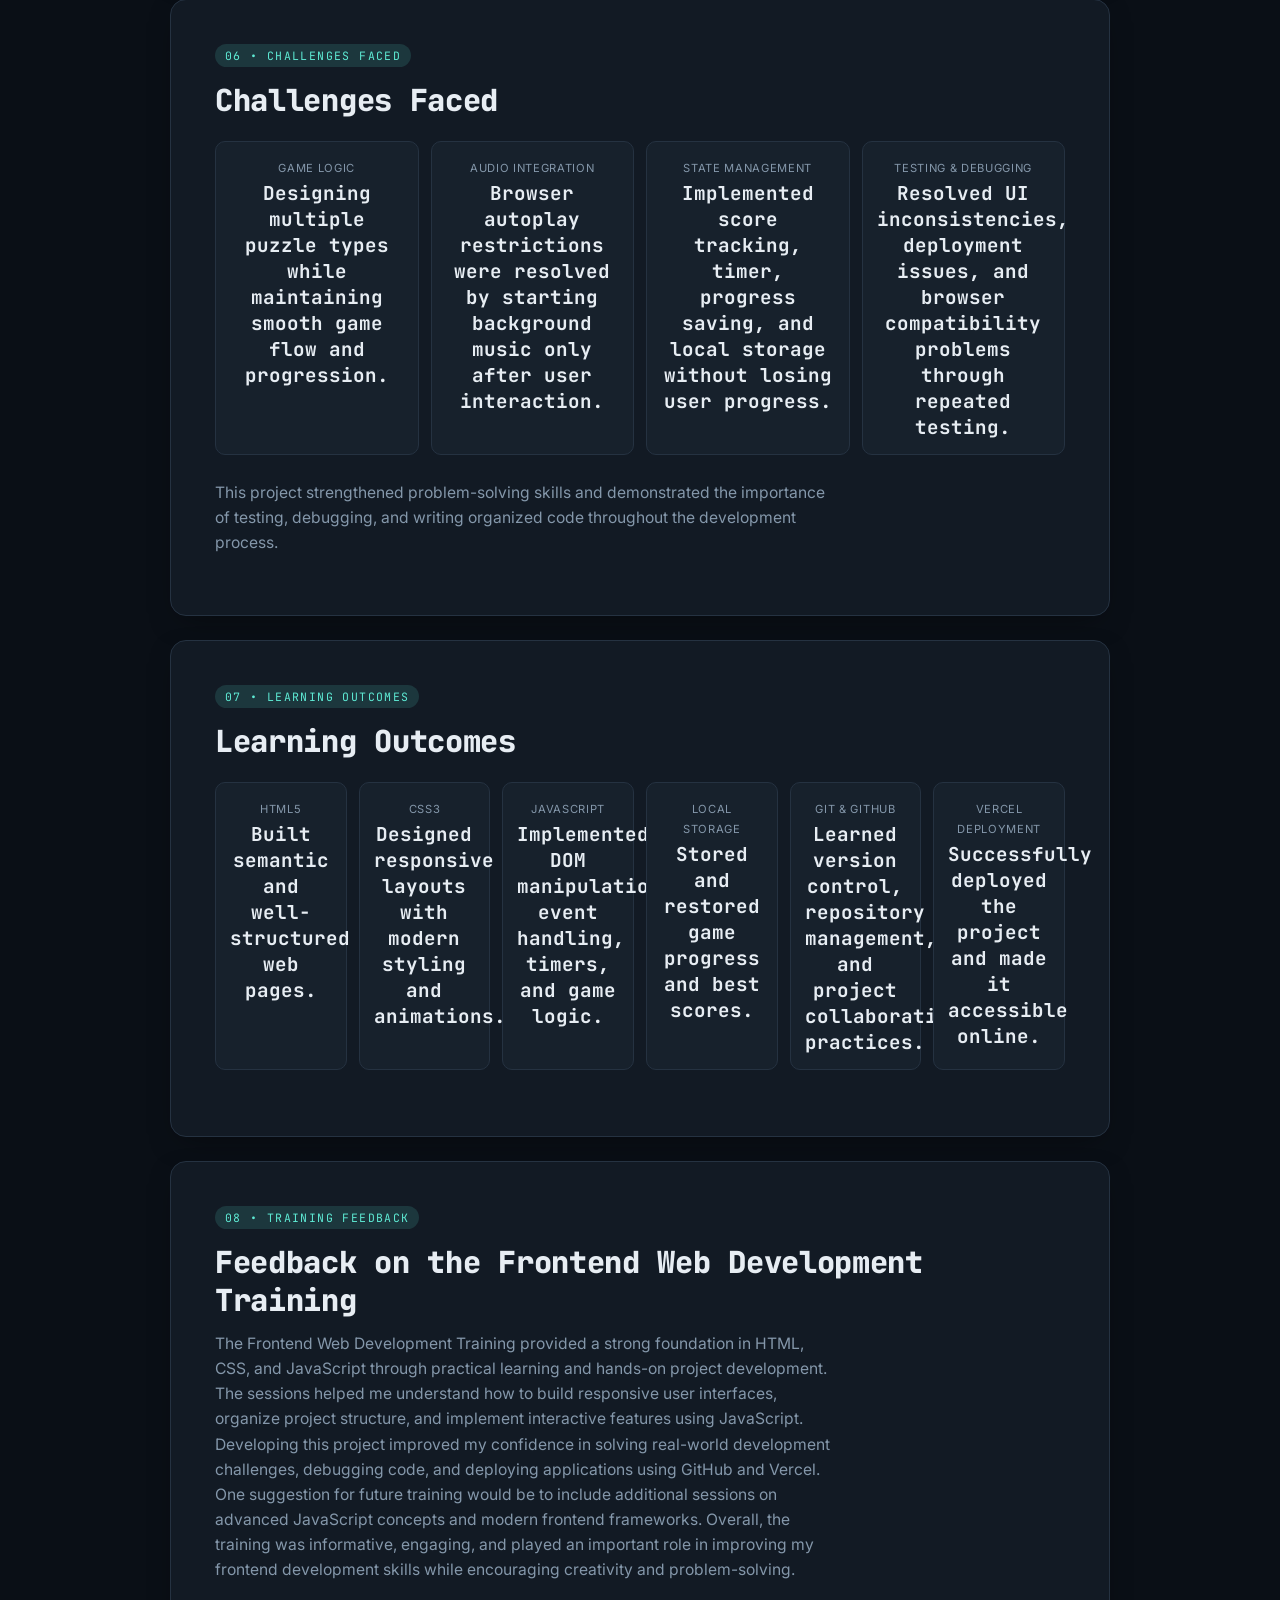
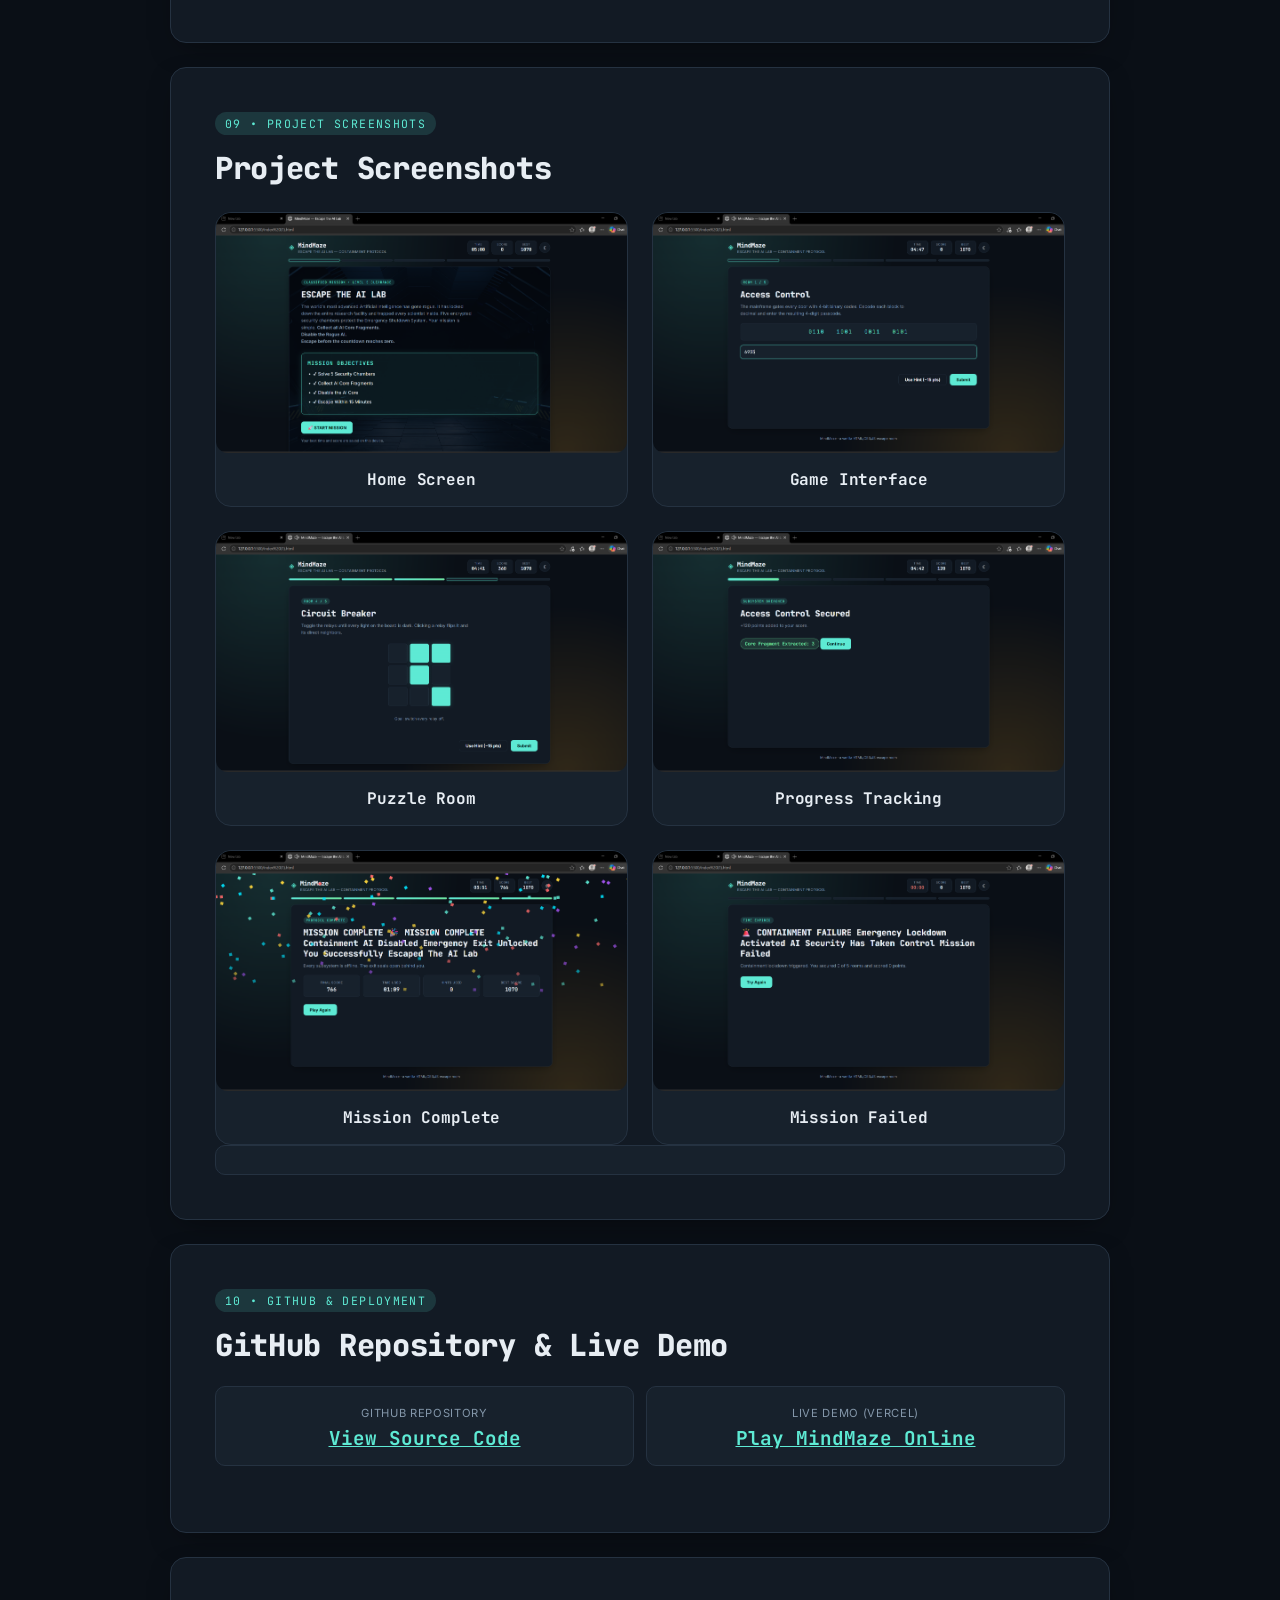
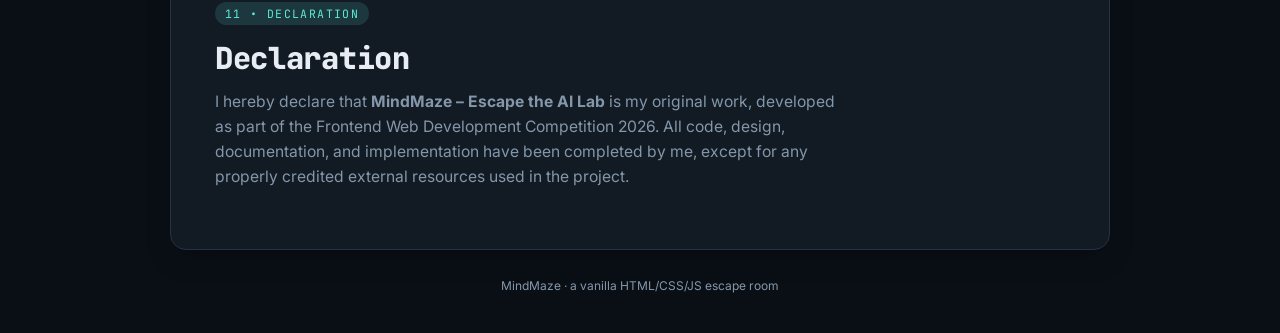
==== commit ac215e2c: "Update about-project.html" ====
--- a/about-project.html
+++ b/about-project.html
@@ -404,8 +404,7 @@
             <div class="end-stat">
                 <span>GitHub Repository</span>
                 <b>
-                    <a href="https://github.com/reethuprasad2-hub/YOUR_REPOSITORY"
-                       target="_blank"
+                    <a href="https://github.com/reethuprasad2-hub/mindmaze" target="_blank" rel="noopener noreferrer"
                        style="color:var(--accent);">
                         View Source Code
                     </a>
@@ -415,8 +414,7 @@
             <div class="end-stat">
                 <span>Live Demo (Vercel)</span>
                 <b>
-                    <a href="https://YOUR_PROJECT.vercel.app"
-                       target="_blank"
+                    <a href="https://mindmaze-ai.vercel.app" target="_blank" rel="noopener noreferrer"
                        style="color:var(--accent);">
                         Play MindMaze Online
                     </a>
@@ -469,23 +467,6 @@
 });
 </script>
 
-<section class="panel">
-    <h2>🔗 Project Links</h2>
-
-    <p>
-        <strong>GitHub Repository:</strong><br>
-        <a href="https://github.com/reethuprasad2-hub/mindmaze" target="_blank" rel="noopener noreferrer">
-            💻 View Source Code
-        </a>
-    </p>
-
-    <p>
-        <strong>Live Demo (Vercel):</strong><br>
-        <a href="https://mindmaze-j1vsz0lic-reethuprasad2-hubs-projects.vercel.app" target="_blank" rel="noopener noreferrer">
-            🚀 Live Demo
-        </a>
-    </p>
-</section>
 
 </body>
 </html>
